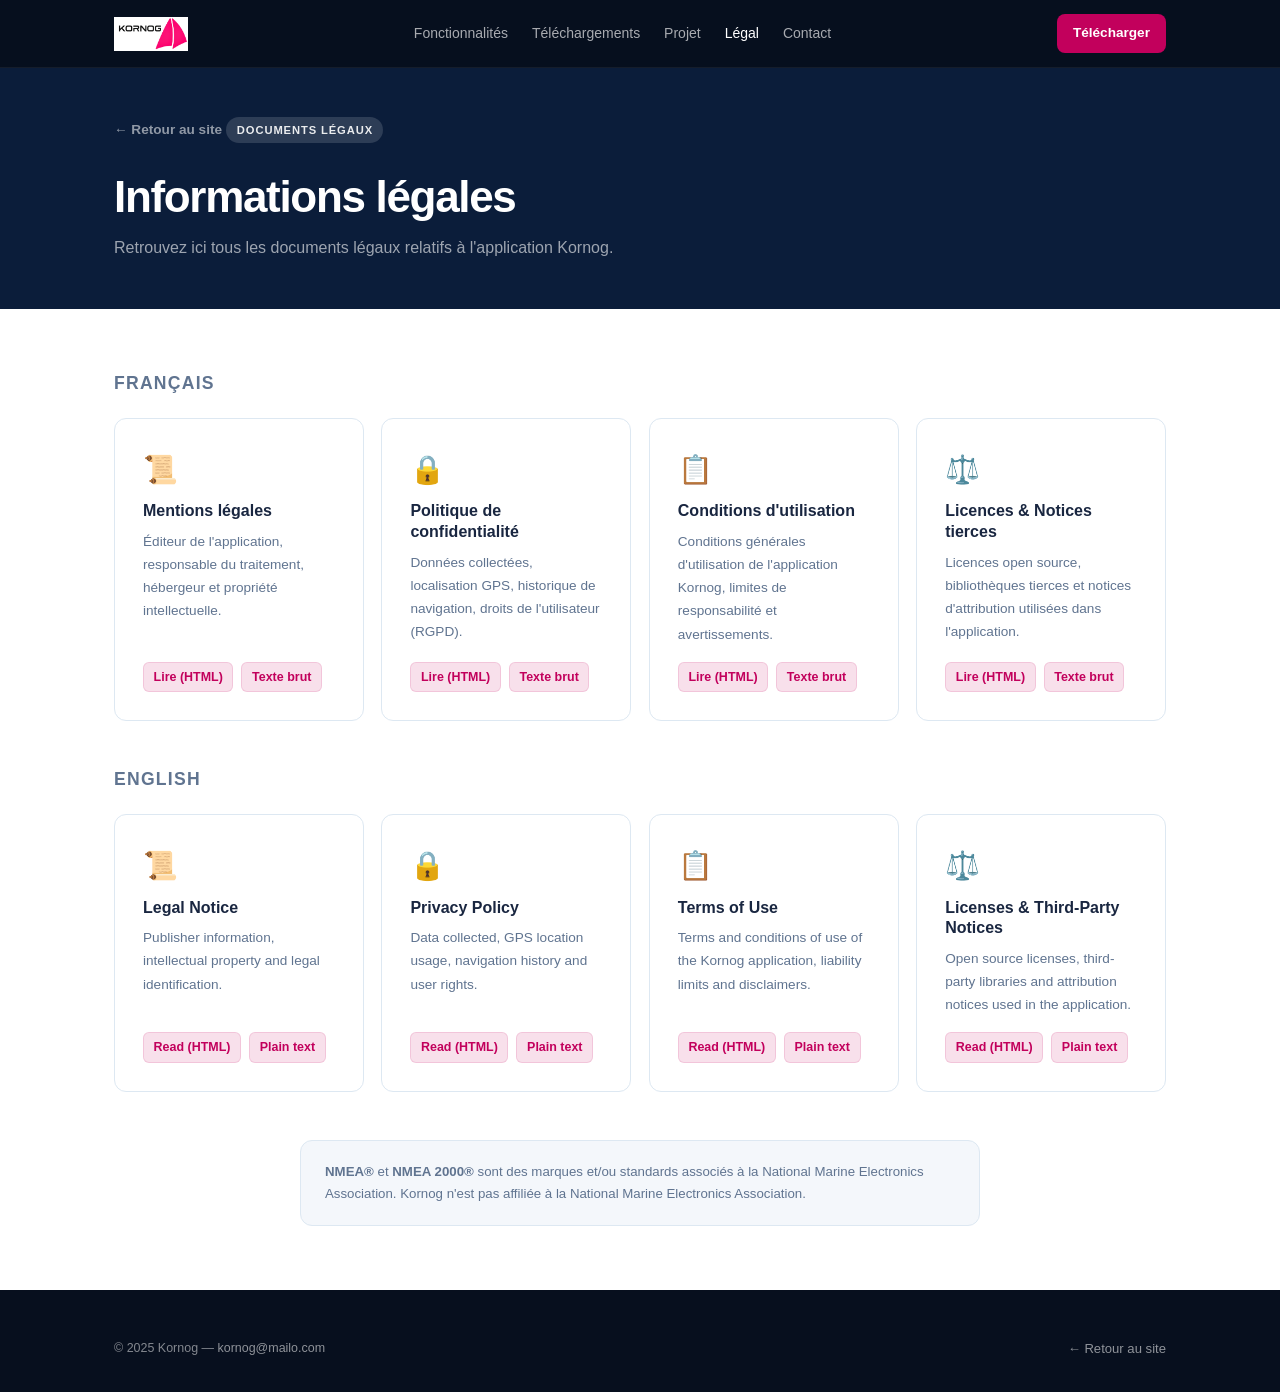
==== legal.html @ 6a8ce94b "Add complete site vitrine Kornog Site statique complet pour GitHub Pages : page principale (13 secti" ====
<!DOCTYPE html>
<html lang="fr">
<head>
  <meta charset="UTF-8">
  <meta name="viewport" content="width=device-width, initial-scale=1.0">
  <title>Documents légaux — Kornog</title>
  <meta name="description" content="Mentions légales, politique de confidentialité, conditions d'utilisation et licences tierces de l'application Kornog.">
  <link rel="icon" type="image/png" href="assets/Images/Kornog%20icone.png">
  <link rel="stylesheet" href="style.css">
</head>
<body>

<!-- ══════════════════════════════════════
     HEADER
══════════════════════════════════════ -->
<header class="header" id="header">
  <div class="container header-inner">
    <a href="index.html" class="logo" aria-label="Kornog — Accueil">
      <img src="assets/Images/icone+nom.png" alt="Kornog"
           onerror="this.style.display='none';this.nextElementSibling.style.display='flex';">
      <span class="logo-fallback" style="display:none">
        <span class="logo-fallback-icon">⚓</span>Kornog
      </span>
    </a>
    <nav aria-label="Navigation principale">
      <a href="index.html#fonctionnalites">Fonctionnalités</a>
      <a href="index.html#telechargements">Téléchargements</a>
      <a href="index.html#projet">Projet</a>
      <a href="legal.html" style="color:#fff">Légal</a>
      <a href="index.html#contact">Contact</a>
    </nav>
    <div class="header-cta">
      <a href="index.html#telechargements" class="btn btn--primary btn--sm">Télécharger</a>
    </div>
    <button class="hamburger" id="hamburger" aria-label="Ouvrir le menu" aria-expanded="false">
      <span></span><span></span><span></span>
    </button>
  </div>
</header>

<div class="mobile-nav" id="mobile-nav">
  <a href="index.html#fonctionnalites">Fonctionnalités</a>
  <a href="index.html#telechargements">Téléchargements</a>
  <a href="index.html#projet">Projet</a>
  <a href="legal.html">Légal</a>
  <a href="index.html#contact">Contact</a>
  <a href="index.html#telechargements" class="btn btn--primary">Télécharger l'application</a>
</div>

<!-- ══════════════════════════════════════
     PAGE HEADER
══════════════════════════════════════ -->
<div class="page-header">
  <div class="container">
    <a href="index.html" class="back-link" style="color:rgba(255,255,255,.55)">← Retour au site</a>
    <span class="badge badge--white">Documents légaux</span>
    <h1>Informations légales</h1>
    <p>Retrouvez ici tous les documents légaux relatifs à l'application Kornog.</p>
  </div>
</div>

<!-- ══════════════════════════════════════
     LEGAL HUB
══════════════════════════════════════ -->
<div class="legal-hub">
  <div class="container">

    <!-- Français -->
    <h2 style="margin-bottom:1.5rem; font-size:1.1rem; color:var(--text-muted); font-weight:600;
               text-transform:uppercase; letter-spacing:.07em;">
      Français
    </h2>
    <div class="legal-cards" style="margin-bottom:3rem;">

      <div class="legal-card">
        <span class="legal-card-icon">📜</span>
        <h3>Mentions légales</h3>
        <p>Éditeur de l'application, responsable du traitement, hébergeur et propriété intellectuelle.</p>
        <div class="legal-card-links">
          <a href="assets/legal/FR/Mentions_legales.html" class="legal-card-link">Lire (HTML)</a>
          <a href="assets/legal/FR/Mentions_legales.txt" class="legal-card-link">Texte brut</a>
        </div>
      </div>

      <div class="legal-card">
        <span class="legal-card-icon">🔒</span>
        <h3>Politique de confidentialité</h3>
        <p>Données collectées, localisation GPS, historique de navigation, droits de l'utilisateur (RGPD).</p>
        <div class="legal-card-links">
          <a href="assets/legal/FR/RGPD.html" class="legal-card-link">Lire (HTML)</a>
          <a href="assets/legal/FR/RGPD.txt" class="legal-card-link">Texte brut</a>
        </div>
      </div>

      <div class="legal-card">
        <span class="legal-card-icon">📋</span>
        <h3>Conditions d'utilisation</h3>
        <p>Conditions générales d'utilisation de l'application Kornog, limites de responsabilité et avertissements.</p>
        <div class="legal-card-links">
          <a href="assets/legal/FR/CGU.html" class="legal-card-link">Lire (HTML)</a>
          <a href="assets/legal/FR/CGU.txt" class="legal-card-link">Texte brut</a>
        </div>
      </div>

      <div class="legal-card">
        <span class="legal-card-icon">⚖️</span>
        <h3>Licences &amp; Notices tierces</h3>
        <p>Licences open source, bibliothèques tierces et notices d'attribution utilisées dans l'application.</p>
        <div class="legal-card-links">
          <a href="assets/legal/FR/licences_et_notices_tiers_kornog_fr.html" class="legal-card-link">Lire (HTML)</a>
          <a href="assets/legal/FR/licences_et_notices_tiers_kornog_fr.txt" class="legal-card-link">Texte brut</a>
        </div>
      </div>

    </div>

    <!-- English -->
    <h2 style="margin-bottom:1.5rem; font-size:1.1rem; color:var(--text-muted); font-weight:600;
               text-transform:uppercase; letter-spacing:.07em;">
      English
    </h2>
    <div class="legal-cards" style="margin-bottom:3rem;">

      <div class="legal-card">
        <span class="legal-card-icon">📜</span>
        <h3>Legal Notice</h3>
        <p>Publisher information, intellectual property and legal identification.</p>
        <div class="legal-card-links">
          <a href="assets/legal/EN/legal_notice.html" class="legal-card-link">Read (HTML)</a>
          <a href="assets/legal/EN/legal_notice.txt" class="legal-card-link">Plain text</a>
        </div>
      </div>

      <div class="legal-card">
        <span class="legal-card-icon">🔒</span>
        <h3>Privacy Policy</h3>
        <p>Data collected, GPS location usage, navigation history and user rights.</p>
        <div class="legal-card-links">
          <a href="assets/legal/EN/kornog_privacy_policy_en.html" class="legal-card-link">Read (HTML)</a>
          <a href="assets/legal/EN/kornog_privacy_policy_en.txt" class="legal-card-link">Plain text</a>
        </div>
      </div>

      <div class="legal-card">
        <span class="legal-card-icon">📋</span>
        <h3>Terms of Use</h3>
        <p>Terms and conditions of use of the Kornog application, liability limits and disclaimers.</p>
        <div class="legal-card-links">
          <a href="assets/legal/EN/kornog_terms_of_use_en.html" class="legal-card-link">Read (HTML)</a>
          <a href="assets/legal/EN/kornog_terms_of_use_en.txt" class="legal-card-link">Plain text</a>
        </div>
      </div>

      <div class="legal-card">
        <span class="legal-card-icon">⚖️</span>
        <h3>Licenses &amp; Third-Party Notices</h3>
        <p>Open source licenses, third-party libraries and attribution notices used in the application.</p>
        <div class="legal-card-links">
          <a href="assets/legal/EN/LICENSES_AND_THIRD_PARTY_NOTICES.html" class="legal-card-link">Read (HTML)</a>
          <a href="assets/legal/EN/LICENSES_AND_THIRD_PARTY_NOTICES.txt" class="legal-card-link">Plain text</a>
        </div>
      </div>

    </div>

    <!-- NMEA notice -->
    <div style="max-width:680px; margin:0 auto; padding:1.25rem 1.5rem;
                background:var(--gray-50); border:1px solid var(--border);
                border-radius:var(--radius); font-size:.83rem; color:var(--text-muted);">
      <strong>NMEA®</strong> et <strong>NMEA 2000®</strong> sont des marques et/ou standards
      associés à la National Marine Electronics Association.
      Kornog n'est pas affiliée à la National Marine Electronics Association.
    </div>

  </div>
</div>

<!-- Footer minimal -->
<footer class="footer">
  <div class="container">
    <div class="footer-bottom" style="border-top:none; padding-top:0;">
      <span>© 2025 Kornog — <a href="mailto:kornog@mailo.com" style="color:rgba(255,255,255,.55)">kornog@mailo.com</a></span>
      <a href="index.html" style="color:rgba(255,255,255,.55); font-size:.82rem;">← Retour au site</a>
    </div>
  </div>
</footer>

<script src="script.js"></script>
</body>
</html>
---- style.css ----
/* ============================================================
   KORNOG — style.css
   Palette : Navy #0b1d3a · Blanc #fff · Gris #f4f7fb
             Magenta #c2005c (accent Kornog)
   ============================================================ */

/* ────────────────────────────────────────
   1. VARIABLES & RESET
──────────────────────────────────────── */
:root {
  --navy:          #0b1d3a;
  --navy-dark:     #070f1e;
  --navy-light:    #162952;
  --magenta:       #c2005c;
  --magenta-hover: #a3004e;
  --magenta-glow:  rgba(194, 0, 92, 0.12);
  --white:         #ffffff;
  --gray-50:       #f4f7fb;
  --gray-100:      #eaf0f8;
  --gray-200:      #d8e3f0;
  --gray-300:      #b8ccdf;
  --gray-500:      #607490;
  --gray-700:      #334264;
  --text:          #192640;
  --text-muted:    #607490;
  --border:        #dde8f2;
  --radius:        12px;
  --radius-sm:     8px;
  --radius-lg:     20px;
  --shadow-sm:     0 1px 4px rgba(10,30,60,.07);
  --shadow-md:     0 4px 16px rgba(10,30,60,.10);
  --shadow-lg:     0 12px 40px rgba(10,30,60,.14);
  --transition:    .2s ease;
  --container:     1100px;
  --header-h:      68px;
}

*, *::before, *::after { box-sizing: border-box; margin: 0; padding: 0; }

html { scroll-behavior: smooth; font-size: 16px; }

body {
  font-family: -apple-system, BlinkMacSystemFont, 'Segoe UI', Roboto,
               'Helvetica Neue', Arial, sans-serif;
  color: var(--text);
  background: var(--white);
  line-height: 1.65;
  -webkit-font-smoothing: antialiased;
}

img  { max-width: 100%; height: auto; display: block; }
a    { color: inherit; text-decoration: none; }
ul   { list-style: none; }

/* ────────────────────────────────────────
   2. TYPOGRAPHY
──────────────────────────────────────── */
h1 { font-size: clamp(2rem,   4.5vw, 3.4rem);  font-weight: 800; line-height: 1.1;  letter-spacing: -.03em; }
h2 { font-size: clamp(1.5rem, 3vw,   2.2rem);  font-weight: 700; line-height: 1.2;  letter-spacing: -.015em; }
h3 { font-size: clamp(1.05rem,2vw,   1.3rem);  font-weight: 600; line-height: 1.3; }
h4 { font-size: 1rem;  font-weight: 600; }
p  { line-height: 1.7; }

/* ────────────────────────────────────────
   3. LAYOUT UTILITIES
──────────────────────────────────────── */
.container {
  max-width: var(--container);
  margin: 0 auto;
  padding: 0 1.5rem;
}

.section         { padding: 5rem 0; }
.section--dark   { background: var(--navy);   color: var(--white); }
.section--gray   { background: var(--gray-50); }

.section-header {
  text-align: center;
  max-width: 680px;
  margin: 0 auto 3.5rem;
}
.section-header h2     { margin-bottom: 1rem; }
.section-header p      { color: var(--text-muted); font-size: 1.05rem; }
.section--dark .section-header p  { color: rgba(255,255,255,.6); }
.section--dark .section-header h2 { color: var(--white); }

/* Badges */
.badge {
  display: inline-block;
  font-size: .7rem; font-weight: 700;
  text-transform: uppercase; letter-spacing: .08em;
  padding: .25rem .65rem; border-radius: 20px;
  margin-bottom: 1rem;
}
.badge--magenta { background: var(--magenta-glow); color: var(--magenta); }
.badge--white   { background: rgba(255,255,255,.14); color: rgba(255,255,255,.9); }
.badge--navy    { background: rgba(11,29,58,.07); color: var(--navy); }

/* ────────────────────────────────────────
   4. BUTTONS
──────────────────────────────────────── */
.btn {
  display: inline-flex; align-items: center; gap: .5rem;
  padding: .75rem 1.5rem;
  border-radius: var(--radius-sm);
  font-size: .95rem; font-weight: 600;
  cursor: pointer; border: none;
  transition: all var(--transition);
  white-space: nowrap; text-decoration: none;
  font-family: inherit;
}
.btn--primary       { background: var(--magenta); color: var(--white); }
.btn--primary:hover { background: var(--magenta-hover); transform: translateY(-1px);
                      box-shadow: 0 4px 14px rgba(194,0,92,.35); }

.btn--outline       { background: transparent; color: var(--navy); border: 2px solid var(--gray-300); }
.btn--outline:hover { border-color: var(--navy); background: var(--gray-50); }

.btn--outline-white       { background: transparent; color: var(--white); border: 2px solid rgba(255,255,255,.3); }
.btn--outline-white:hover { border-color: var(--white); background: rgba(255,255,255,.08); }

.btn--white       { background: var(--white); color: var(--navy); }
.btn--white:hover { background: var(--gray-100); transform: translateY(-1px); }

.btn--lg { padding: 1rem 2rem; font-size: 1rem; border-radius: var(--radius); }
.btn--sm { padding: .5rem 1rem; font-size: .85rem; }

.btn-group { display: flex; flex-wrap: wrap; gap: .75rem; align-items: center; }

/* ────────────────────────────────────────
   5. HEADER
──────────────────────────────────────── */
.header {
  position: fixed; top: 0; left: 0; right: 0;
  height: var(--header-h);
  background: rgba(7,15,30,.96);
  backdrop-filter: blur(14px);
  -webkit-backdrop-filter: blur(14px);
  z-index: 1000;
  border-bottom: 1px solid rgba(255,255,255,.06);
  transition: box-shadow var(--transition);
}
.header.scrolled { box-shadow: 0 2px 20px rgba(0,0,0,.3); }

.header-inner {
  display: flex; align-items: center; height: 100%; gap: 1.5rem;
}

.logo { display: flex; align-items: center; flex-shrink: 0; }
.logo img { height: 34px; width: auto; }

.logo-fallback {
  display: flex; align-items: center; gap: .6rem;
  color: var(--white); font-size: 1.2rem; font-weight: 800;
  letter-spacing: -.02em;
}
.logo-fallback-icon {
  width: 30px; height: 30px;
  background: var(--magenta); border-radius: 7px;
  display: flex; align-items: center; justify-content: center;
  font-size: .9rem; line-height: 1;
}

nav { display: flex; align-items: center; gap: .1rem; margin: 0 auto; }
nav a {
  color: rgba(255,255,255,.65); font-size: .875rem; font-weight: 500;
  padding: .4rem .7rem; border-radius: 6px;
  transition: color var(--transition), background var(--transition);
}
nav a:hover { color: var(--white); background: rgba(255,255,255,.08); }

.header-cta { flex-shrink: 0; }

/* Hamburger */
.hamburger {
  display: none; background: none; border: none; cursor: pointer;
  padding: .45rem; flex-direction: column; gap: 5px; margin-left: auto;
}
.hamburger span {
  display: block; width: 22px; height: 2px;
  background: var(--white); border-radius: 2px;
  transition: transform var(--transition), opacity var(--transition);
}
.hamburger.open span:nth-child(1) { transform: translateY(7px) rotate(45deg); }
.hamburger.open span:nth-child(2) { opacity: 0; }
.hamburger.open span:nth-child(3) { transform: translateY(-7px) rotate(-45deg); }

/* Mobile overlay */
.mobile-nav {
  display: none; flex-direction: column; gap: .2rem;
  position: fixed; top: var(--header-h); left: 0; right: 0;
  background: var(--navy-dark); border-bottom: 1px solid rgba(255,255,255,.08);
  padding: 1.25rem 1.5rem 1.5rem; z-index: 999;
}
.mobile-nav.open { display: flex; }
.mobile-nav a {
  color: rgba(255,255,255,.75); font-size: .95rem; font-weight: 500;
  padding: .7rem 1rem; border-radius: 8px; display: block;
}
.mobile-nav a:hover { background: rgba(255,255,255,.08); color: var(--white); }
.mobile-nav .btn { margin-top: .75rem; justify-content: center; }

/* ────────────────────────────────────────
   6. HERO
──────────────────────────────────────── */
.hero {
  min-height: 100vh;
  background: var(--navy);
  color: var(--white);
  display: flex; align-items: center;
  padding: calc(var(--header-h) + 4rem) 0 5rem;
  position: relative; overflow: hidden;
}
.hero::before {
  content: ''; position: absolute; top: -150px; right: -150px;
  width: 550px; height: 550px;
  background: radial-gradient(circle, rgba(194,0,92,.14) 0%, transparent 70%);
  pointer-events: none;
}
.hero::after {
  content: ''; position: absolute; bottom: -80px; left: -80px;
  width: 450px; height: 450px;
  background: radial-gradient(circle, rgba(29,78,216,.12) 0%, transparent 70%);
  pointer-events: none;
}

.hero-inner {
  display: grid; grid-template-columns: 1fr 1fr;
  gap: 4rem; align-items: center; position: relative; z-index: 1;
}

.hero-title { margin-bottom: 1.4rem; }
.hero-title .accent { color: var(--magenta); }

.hero-subtitle {
  font-size: clamp(1rem, 1.5vw, 1.1rem);
  color: rgba(255,255,255,.62); line-height: 1.75;
  margin-bottom: 2rem; max-width: 500px;
}

.hero-buttons { gap: 1rem; margin-bottom: 2.5rem; }

.hero-meta { display: flex; flex-wrap: wrap; gap: 1.25rem; }
.hero-meta-item {
  font-size: .8rem; color: rgba(255,255,255,.4);
  display: flex; align-items: center; gap: .35rem;
}

.hero-media {
  display: flex; justify-content: center; align-items: center; position: relative;
}
.hero-mockup {
  max-width: 100%; max-height: 540px; object-fit: contain;
  filter: drop-shadow(0 20px 60px rgba(0,0,0,.55));
  border-radius: 18px;
}
.hero-placeholder {
  width: 100%; max-width: 400px; aspect-ratio: 9/16;
  background: rgba(255,255,255,.04);
  border: 1px dashed rgba(255,255,255,.14); border-radius: 24px;
  display: flex; flex-direction: column; align-items: center; justify-content: center;
  gap: .75rem; color: rgba(255,255,255,.28); font-size: .82rem;
}

/* ────────────────────────────────────────
   7. PROBLEM SECTION
──────────────────────────────────────── */
.problem-grid {
  display: grid; grid-template-columns: repeat(2,1fr);
  gap: 1rem; max-width: 820px; margin: 0 auto;
}
.problem-card {
  background: var(--white); border: 1px solid var(--border);
  border-radius: var(--radius); padding: 1.5rem;
  display: flex; align-items: flex-start; gap: 1rem;
}
.problem-icon { font-size: 1.5rem; flex-shrink: 0; }
.problem-card h4 { margin-bottom: .3rem; }
.problem-card p  { font-size: .875rem; color: var(--text-muted); }

/* ────────────────────────────────────────
   8. SOLUTION SECTION
──────────────────────────────────────── */
.solution-inner {
  display: grid; grid-template-columns: 1fr 1fr; gap: 4rem; align-items: center;
}
.solution-text h2 { margin-bottom: 1rem; }
.solution-text p  { color: var(--text-muted); margin-bottom: 1rem; }
.solution-text .btn { margin-top: .5rem; }

.solution-cards { display: grid; grid-template-columns: repeat(2,1fr); gap: .75rem; }
.solution-card {
  background: var(--gray-50); border: 1px solid var(--border);
  border-radius: var(--radius-sm); padding: 1.1rem;
  display: flex; align-items: center; gap: .7rem;
  transition: border-color var(--transition), box-shadow var(--transition);
}
.solution-card:hover { border-color: var(--magenta); box-shadow: var(--shadow-sm); }
.solution-card-icon  { font-size: 1.2rem; flex-shrink: 0; }
.solution-card-label { font-size: .875rem; font-weight: 600; }

/* ────────────────────────────────────────
   9. FEATURES
──────────────────────────────────────── */
.features-grid {
  display: grid; grid-template-columns: repeat(3,1fr); gap: 1.25rem;
}
.feature-card {
  background: var(--white); border: 1px solid var(--border);
  border-radius: var(--radius); padding: 1.75rem;
  transition: box-shadow var(--transition), transform var(--transition), border-color var(--transition);
}
.feature-card:hover {
  box-shadow: var(--shadow-md); transform: translateY(-2px); border-color: var(--magenta);
}
.feature-icon    { font-size: 1.9rem; margin-bottom: .9rem; display: block; }
.feature-card h3 { font-size: 1rem; font-weight: 700; margin-bottom: .45rem; }
.feature-card p  { font-size: .875rem; color: var(--text-muted); line-height: 1.6; }
.feature-tag {
  display: inline-block; font-size: .68rem; font-weight: 700;
  text-transform: uppercase; letter-spacing: .06em;
  color: var(--magenta); background: var(--magenta-glow);
  padding: .18rem .5rem; border-radius: 4px; margin-top: .75rem;
}
.features-note {
  text-align: center; margin-top: 2rem;
  font-size: .82rem; color: var(--text-muted); font-style: italic;
}

/* ────────────────────────────────────────
   10. SCREENSHOTS
──────────────────────────────────────── */
.gallery-track {
  display: flex; gap: 1.25rem;
  overflow-x: auto; scroll-snap-type: x mandatory;
  -webkit-overflow-scrolling: touch;
  scrollbar-width: none; padding-bottom: .5rem;
}
.gallery-track::-webkit-scrollbar { display: none; }

.gallery-item {
  flex: 0 0 auto; width: 260px; scroll-snap-align: start;
  border-radius: var(--radius); overflow: hidden;
  box-shadow: var(--shadow-md); background: var(--navy);
}
.gallery-item.wide { width: 360px; }
.gallery-item img {
  width: 100%; height: 460px; object-fit: cover; display: block;
  transition: transform .3s ease;
}
.gallery-item.wide img { height: 360px; object-fit: contain; background: var(--navy); }
.gallery-item:hover img { transform: scale(1.02); }
.gallery-label {
  padding: .6rem 1rem; font-size: .78rem; font-weight: 600;
  color: var(--text-muted); background: var(--white);
  border-top: 1px solid var(--border); text-align: center;
}

.gallery-controls {
  display: flex; justify-content: center; align-items: center;
  gap: 1rem; margin-top: 1.5rem;
}
.gallery-btn {
  width: 38px; height: 38px; border-radius: 50%;
  border: 1px solid var(--border); background: var(--white);
  cursor: pointer; display: flex; align-items: center; justify-content: center;
  color: var(--text); font-size: 1rem;
  transition: all var(--transition);
}
.gallery-btn:hover { background: var(--navy); color: var(--white); border-color: var(--navy); }
.gallery-dots { display: flex; gap: .45rem; }
.gallery-dot {
  width: 7px; height: 7px; border-radius: 50%;
  background: var(--gray-300); cursor: pointer;
  transition: background var(--transition), transform var(--transition);
}
.gallery-dot.active { background: var(--magenta); transform: scale(1.35); }

/* ────────────────────────────────────────
   11. DOWNLOADS
──────────────────────────────────────── */
.downloads-grid {
  display: grid; grid-template-columns: repeat(auto-fit, minmax(200px,1fr)); gap: 1.1rem;
  margin-bottom: 2.5rem;
}
.download-card {
  background: rgba(255,255,255,.06);
  border: 1px solid rgba(255,255,255,.1);
  border-radius: var(--radius); padding: 1.6rem;
  display: flex; flex-direction: column; align-items: center;
  text-align: center; gap: .9rem;
  transition: background var(--transition), border-color var(--transition);
}
.download-card:hover { background: rgba(255,255,255,.1); border-color: rgba(255,255,255,.22); }
.download-card.disabled { opacity: .55; pointer-events: none; }
.download-icon     { font-size: 2.1rem; }
.download-platform { font-size: 1rem; font-weight: 700; color: var(--white); }
.download-desc     { font-size: .78rem; color: rgba(255,255,255,.48); line-height: 1.55; }

.download-status {
  display: inline-block; font-size: .68rem; font-weight: 700;
  text-transform: uppercase; letter-spacing: .06em;
  padding: .22rem .55rem; border-radius: 20px;
}
.status--available   { background: rgba(34,197,94,.2);  color: #4ade80; }
.status--soon        { background: rgba(251,191,36,.2); color: #fbbf24; }
.status--beta        { background: rgba(168,85,247,.2); color: #c084fc; }
.status--experimental{ background: rgba(249,115,22,.2); color: #fb923c; }
.status--closed      { background: rgba(148,163,184,.2);color: #94a3b8; }

.downloads-github {
  text-align: center; padding-top: 1.5rem;
  border-top: 1px solid rgba(255,255,255,.08);
}
.downloads-github p { color: rgba(255,255,255,.5); font-size: .9rem; margin-bottom: .75rem; }
.downloads-note {
  text-align: center; margin-top: 1.75rem;
  font-size: .8rem; color: rgba(255,255,255,.35); font-style: italic;
}

/* ────────────────────────────────────────
   12. PROJECT
──────────────────────────────────────── */
.project-layout {
  display: grid; grid-template-columns: 1fr 1fr; gap: 4rem;
  align-items: center; margin-bottom: 3.5rem;
}
.project-text h2 { margin-bottom: 1rem; }
.project-text p  { color: var(--text-muted); margin-bottom: .9rem; }

.project-stats { display: grid; grid-template-columns: repeat(2,1fr); gap: .85rem; }
.stat-card {
  background: var(--gray-50); border: 1px solid var(--border);
  border-radius: var(--radius); padding: 1.25rem; text-align: center;
}
.stat-value { font-size: 1.6rem; font-weight: 800; color: var(--magenta); display: block; }
.stat-label { font-size: .78rem; color: var(--text-muted); margin-top: .2rem; }

.partners-heading {
  text-align: center; margin-bottom: 1.5rem;
  font-size: .8rem; font-weight: 700; text-transform: uppercase;
  letter-spacing: .08em; color: var(--text-muted);
}
.partners-grid {
  display: flex; flex-wrap: wrap; gap: .85rem; justify-content: center;
}
.partner-item {
  background: var(--gray-50); border: 1px solid var(--border);
  border-radius: var(--radius-sm); padding: 1rem 1.75rem;
  min-width: 150px; min-height: 70px;
  display: flex; align-items: center; justify-content: center;
  font-size: .85rem; font-weight: 600; color: var(--gray-500);
  text-align: center;
}
.partner-item img {
  max-height: 44px; max-width: 130px; object-fit: contain;
  filter: grayscale(1); opacity: .55;
  transition: filter var(--transition), opacity var(--transition);
}
.partner-item:hover img { filter: grayscale(0); opacity: 1; }

/* ────────────────────────────────────────
   13. AUDIENCE
──────────────────────────────────────── */
.audience-grid {
  display: grid; grid-template-columns: repeat(3,1fr); gap: 1.1rem;
}
.audience-card {
  background: var(--white); border: 1px solid var(--border);
  border-radius: var(--radius); padding: 1.75rem;
  transition: box-shadow var(--transition), transform var(--transition);
}
.audience-card:hover { box-shadow: var(--shadow-md); transform: translateY(-2px); }
.audience-icon    { font-size: 1.9rem; margin-bottom: .9rem; display: block; }
.audience-card h3 { font-size: .95rem; margin-bottom: .45rem; }
.audience-card p  { font-size: .85rem; color: var(--text-muted); }

/* ────────────────────────────────────────
   14. VISION
──────────────────────────────────────── */
.vision-grid {
  display: grid; grid-template-columns: repeat(2,1fr); gap: .9rem;
}
.vision-item {
  background: rgba(255,255,255,.05);
  border: 1px solid rgba(255,255,255,.08);
  border-radius: var(--radius); padding: 1.4rem;
  display: flex; align-items: flex-start; gap: 1rem;
}
.vision-item-icon { font-size: 1.4rem; flex-shrink: 0; }
.vision-item h4   { color: var(--white); font-size: .92rem; margin-bottom: .3rem; }
.vision-item p    { font-size: .82rem; color: rgba(255,255,255,.48); }
.vision-note {
  text-align: center; font-size: .78rem; color: rgba(255,255,255,.28);
  font-style: italic; margin-top: 2rem; padding-top: 1rem;
  border-top: 1px solid rgba(255,255,255,.06);
}

/* ────────────────────────────────────────
   15. DISCLAIMER
──────────────────────────────────────── */
.disclaimer-section {
  background: #fffbf0;
  border-top: 3px solid #f59e0b;
  border-bottom: 3px solid #f59e0b;
}
.disclaimer-inner {
  display: flex; gap: 2rem; align-items: flex-start;
}
.disclaimer-icon { font-size: 2.4rem; flex-shrink: 0; padding-top: .2rem; }
.disclaimer-content h2 { margin-bottom: .8rem; font-size: clamp(1.2rem,2.5vw,1.7rem); }
.disclaimer-content > p { color: var(--text-muted); margin-bottom: .8rem; }

.disclaimer-list {
  display: grid; grid-template-columns: repeat(2,1fr); gap: .6rem; margin: 1rem 0;
}
.disclaimer-item {
  display: flex; align-items: flex-start; gap: .5rem;
  font-size: .855rem; color: var(--text-muted);
}
.disclaimer-item::before {
  content: '—'; color: #f59e0b; font-weight: 700; flex-shrink: 0;
}

.nmea-notice {
  margin-top: 1.25rem; padding: .9rem 1.1rem;
  background: rgba(245,158,11,.07);
  border-left: 3px solid #f59e0b;
  border-radius: 0 var(--radius-sm) var(--radius-sm) 0;
  font-size: .78rem; color: var(--text-muted); line-height: 1.65;
}

/* ────────────────────────────────────────
   16. CONTACT
──────────────────────────────────────── */
.contact-inner {
  display: grid; grid-template-columns: 1fr 1fr; gap: 4rem; align-items: flex-start;
}
.contact-text h2 { margin-bottom: 1rem; }
.contact-text p  { color: var(--text-muted); margin-bottom: 1.5rem; }

.contact-links   { display: flex; flex-direction: column; gap: .65rem; }
.contact-link {
  display: flex; align-items: center; gap: .7rem;
  color: var(--text); font-size: .9rem; font-weight: 500;
  padding: .75rem 1rem;
  background: var(--gray-50); border: 1px solid var(--border);
  border-radius: var(--radius-sm);
  transition: all var(--transition);
}
.contact-link:hover { background: var(--navy); color: var(--white); border-color: var(--navy); }
.contact-link-icon  { font-size: 1.05rem; }

/* Form */
.contact-form {
  background: var(--gray-50); border: 1px solid var(--border);
  border-radius: var(--radius-lg); padding: 2rem;
}
.contact-form h3 { margin-bottom: 1.5rem; font-size: 1.05rem; }

.form-group        { margin-bottom: 1.1rem; }
.form-group label  { display: block; font-size: .82rem; font-weight: 600; margin-bottom: .35rem; }
.form-group input,
.form-group select,
.form-group textarea {
  width: 100%; padding: .7rem .95rem;
  border: 1px solid var(--gray-300); border-radius: var(--radius-sm);
  font-size: .9rem; font-family: inherit; color: var(--text);
  background: var(--white); outline: none;
  transition: border-color var(--transition), box-shadow var(--transition);
}
.form-group input:focus,
.form-group select:focus,
.form-group textarea:focus {
  border-color: var(--magenta); box-shadow: 0 0 0 3px var(--magenta-glow);
}
.form-group textarea { resize: vertical; min-height: 110px; }
.form-submit { width: 100%; justify-content: center; margin-top: .5rem; }
.form-success {
  display: none; padding: 1rem; background: rgba(34,197,94,.1);
  border: 1px solid rgba(34,197,94,.3); border-radius: var(--radius-sm);
  color: #166534; font-size: .9rem; text-align: center; margin-top: 1rem;
}

/* ────────────────────────────────────────
   17. FOOTER
──────────────────────────────────────── */
.footer {
  background: var(--navy-dark); color: rgba(255,255,255,.5);
  padding: 3rem 0 2rem;
}
.footer-inner {
  display: grid; grid-template-columns: 2fr 1fr 1fr 1fr;
  gap: 2.5rem; margin-bottom: 2.5rem;
}
.footer-brand .logo-fallback { margin-bottom: 1rem; }
.footer-brand p { font-size: .82rem; line-height: 1.7; max-width: 250px; }
.footer-copy    { font-size: .75rem; color: rgba(255,255,255,.22); margin-top: .75rem; }

.footer-col h5 {
  color: rgba(255,255,255,.82); font-size: .78rem; font-weight: 700;
  text-transform: uppercase; letter-spacing: .08em; margin-bottom: .9rem;
}
.footer-col ul   { display: flex; flex-direction: column; gap: .5rem; }
.footer-col ul a { font-size: .82rem; color: rgba(255,255,255,.45); transition: color var(--transition); }
.footer-col ul a:hover { color: var(--white); }

.footer-bottom {
  padding-top: 1.5rem; border-top: 1px solid rgba(255,255,255,.06);
  display: flex; justify-content: space-between; align-items: center;
  gap: 1rem; flex-wrap: wrap; font-size: .78rem;
}
.footer-social     { display: flex; gap: .6rem; }
.footer-social a {
  width: 32px; height: 32px; border-radius: 7px;
  background: rgba(255,255,255,.07);
  display: flex; align-items: center; justify-content: center;
  color: rgba(255,255,255,.5); font-size: .8rem; font-weight: 700;
  transition: background var(--transition), color var(--transition);
}
.footer-social a:hover { background: var(--magenta); color: var(--white); }

/* ────────────────────────────────────────
   18. LEGAL / PRIVACY PAGES
──────────────────────────────────────── */
.page-header {
  background: var(--navy); color: var(--white);
  padding: calc(var(--header-h) + 3rem) 0 3rem;
}
.page-header h1 { font-size: clamp(1.75rem,4vw,2.75rem); margin-bottom: .75rem; }
.page-header p  { color: rgba(255,255,255,.6); font-size: 1rem; }

.legal-hub { padding: 4rem 0; }
.legal-cards {
  display: grid; grid-template-columns: repeat(auto-fit, minmax(240px,1fr)); gap: 1.1rem;
}
.legal-card {
  background: var(--white); border: 1px solid var(--border);
  border-radius: var(--radius); padding: 1.75rem;
  display: flex; flex-direction: column; gap: .5rem;
  transition: box-shadow var(--transition), transform var(--transition);
}
.legal-card:hover { box-shadow: var(--shadow-md); transform: translateY(-2px); }
.legal-card-icon  { font-size: 1.75rem; }
.legal-card h3    { font-size: 1rem; font-weight: 700; }
.legal-card p     { font-size: .85rem; color: var(--text-muted); flex: 1; }
.legal-card-links { display: flex; gap: .5rem; margin-top: .5rem; flex-wrap: wrap; }
.legal-card-link  {
  font-size: .78rem; font-weight: 600; color: var(--magenta);
  padding: .25rem .6rem; border: 1px solid var(--magenta-glow);
  border-radius: 6px; background: var(--magenta-glow);
  transition: background var(--transition);
}
.legal-card-link:hover { background: var(--magenta); color: var(--white); }

.prose { max-width: 760px; margin: 0 auto; padding: 4rem 1.5rem; }
.prose h1 { font-size: clamp(1.5rem,3vw,2.2rem); margin-bottom: .5rem; }
.prose .meta { font-size: .82rem; color: var(--text-muted); margin-bottom: 2.5rem; }
.prose h2 { margin: 2rem 0 .75rem; font-size: 1.2rem; padding-bottom: .5rem; border-bottom: 1px solid var(--border); }
.prose h3 { margin: 1.5rem 0 .5rem; font-size: 1rem; }
.prose p  { margin-bottom: .9rem; color: var(--text-muted); font-size: .93rem; }
.prose ul { margin: .5rem 0 1rem 1.25rem; list-style: disc; }
.prose ul li { margin-bottom: .3rem; color: var(--text-muted); font-size: .92rem; line-height: 1.65; }
.prose a  { color: var(--magenta); text-decoration: underline; }
.prose .notice {
  margin: 1.5rem 0; padding: 1rem 1.25rem;
  background: var(--gray-50); border-left: 3px solid var(--magenta);
  border-radius: 0 var(--radius-sm) var(--radius-sm) 0;
  font-size: .85rem; color: var(--text-muted);
}
.back-link {
  display: inline-flex; align-items: center; gap: .4rem;
  font-size: .85rem; color: var(--magenta); font-weight: 600; margin-bottom: 2rem;
}
.back-link:hover { text-decoration: underline; }

/* ────────────────────────────────────────
   19. SCROLL REVEAL
──────────────────────────────────────── */
.reveal {
  opacity: 0; transform: translateY(22px);
  transition: opacity .6s ease, transform .6s ease;
}
.reveal.visible { opacity: 1; transform: translateY(0); }

/* ────────────────────────────────────────
   20. RESPONSIVE
──────────────────────────────────────── */
@media (max-width: 1024px) {
  .features-grid  { grid-template-columns: repeat(2,1fr); }
  .audience-grid  { grid-template-columns: repeat(2,1fr); }
  .footer-inner   { grid-template-columns: 1fr 1fr; gap: 1.75rem; }
  .project-layout { grid-template-columns: 1fr; gap: 2.5rem; }
  .project-stats  { grid-template-columns: repeat(4,1fr); }
}

@media (max-width: 768px) {
  :root { --header-h: 60px; }
  .section { padding: 3.5rem 0; }

  nav, .header-cta { display: none; }
  .hamburger { display: flex; }

  .hero-inner          { grid-template-columns: 1fr; text-align: center; gap: 2.5rem; }
  .hero-subtitle       { margin: 0 auto 2rem; }
  .hero-buttons        { justify-content: center; }
  .hero-meta           { justify-content: center; }
  .hero-media          { order: -1; }
  .hero-placeholder    { aspect-ratio: 16/9; max-width: 100%; }

  .problem-grid        { grid-template-columns: 1fr; max-width: 480px; }
  .solution-inner      { grid-template-columns: 1fr; gap: 2rem; }
  .features-grid       { grid-template-columns: 1fr; }
  .gallery-item        { width: 210px; }
  .gallery-item img    { height: 380px; }
  .gallery-item.wide   { width: 320px; }
  .gallery-item.wide img { height: 300px; }
  .downloads-grid      { grid-template-columns: repeat(2,1fr); }
  .project-stats       { grid-template-columns: repeat(2,1fr); }
  .audience-grid       { grid-template-columns: 1fr; }
  .vision-grid         { grid-template-columns: 1fr; }
  .disclaimer-inner    { flex-direction: column; gap: 1rem; }
  .disclaimer-list     { grid-template-columns: 1fr; }
  .contact-inner       { grid-template-columns: 1fr; gap: 2rem; }
  .footer-inner        { grid-template-columns: 1fr; gap: 1.5rem; }
  .footer-brand p      { max-width: 100%; }
  .footer-bottom       { flex-direction: column; text-align: center; }
}

@media (max-width: 480px) {
  .downloads-grid       { grid-template-columns: 1fr; }
  .hero-buttons .btn    { width: 100%; justify-content: center; }
  .hero-buttons         { flex-direction: column; align-items: stretch; }
  .solution-cards       { grid-template-columns: 1fr; }
}
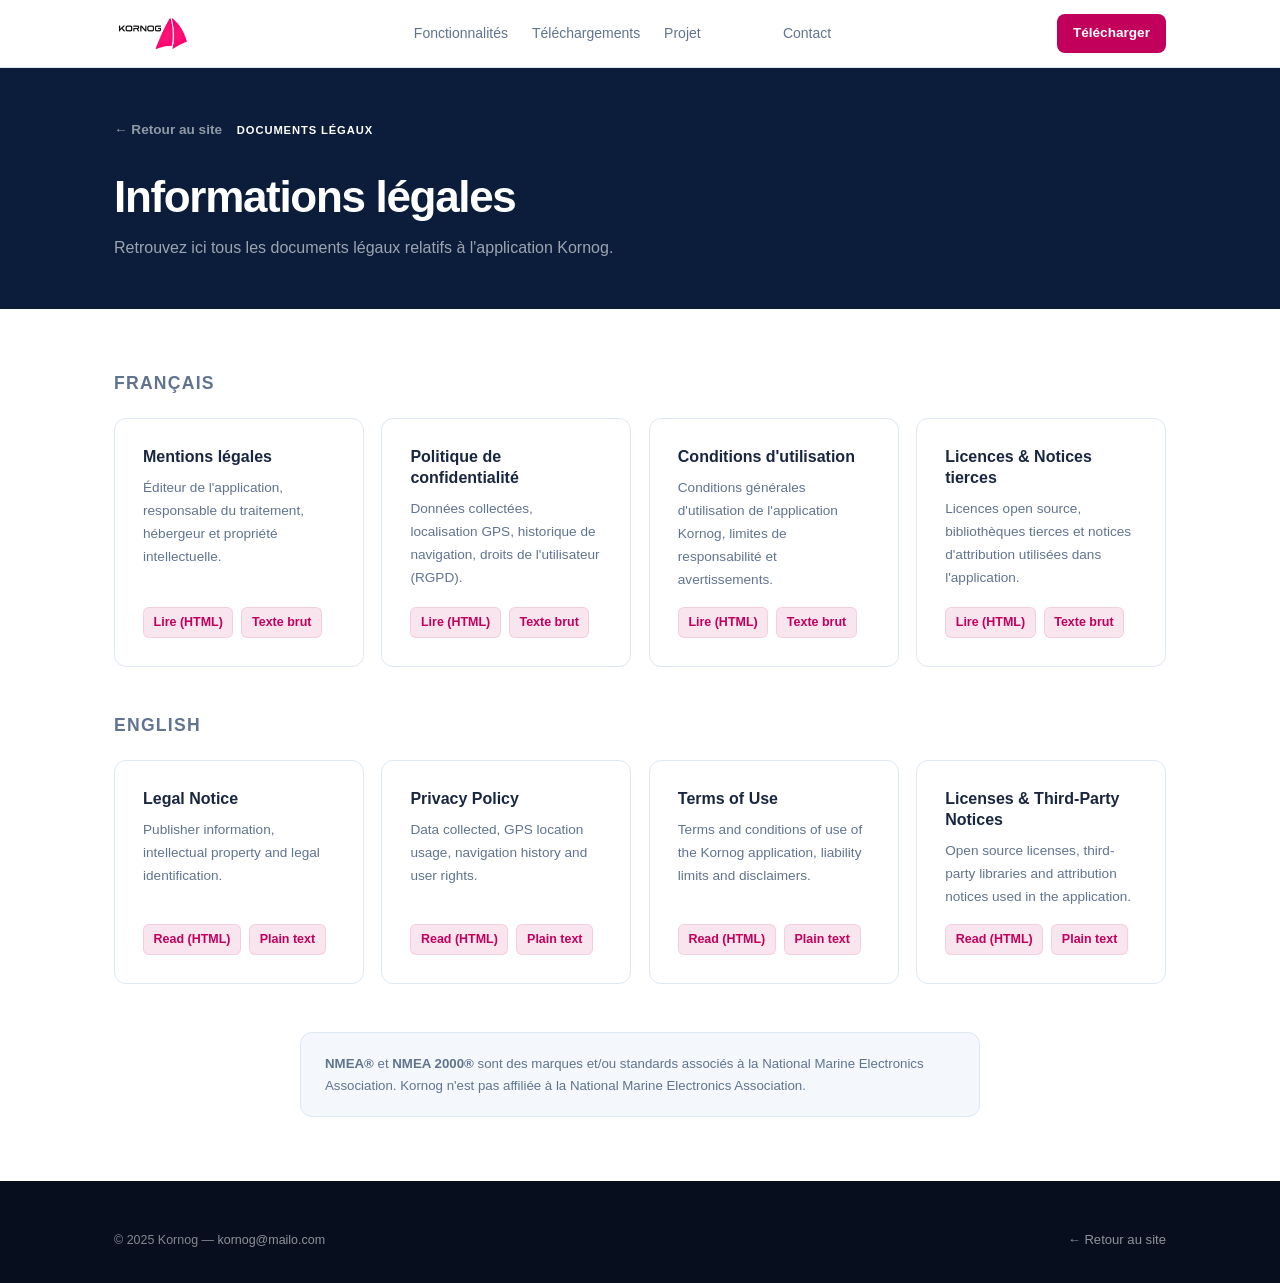
==== commit 538de76f: "Hero : image multi_os centrée en haut ; suppression emojis dans legal.html - Hero revient au layout " ====
--- a/legal.html
+++ b/legal.html
@@ -18,9 +18,7 @@
     <a href="index.html" class="logo" aria-label="Kornog — Accueil">
       <img src="assets/Images/icone+nom.png" alt="Kornog"
            onerror="this.style.display='none';this.nextElementSibling.style.display='flex';">
-      <span class="logo-fallback" style="display:none">
-        <span class="logo-fallback-icon">⚓</span>Kornog
-      </span>
+      <span class="logo-fallback" style="display:none">Kornog</span>
     </a>
     <nav aria-label="Navigation principale">
       <a href="index.html#fonctionnalites">Fonctionnalités</a>
@@ -73,7 +71,7 @@
     <div class="legal-cards" style="margin-bottom:3rem;">
 
       <div class="legal-card">
-        <span class="legal-card-icon">📜</span>
+
         <h3>Mentions légales</h3>
         <p>Éditeur de l'application, responsable du traitement, hébergeur et propriété intellectuelle.</p>
         <div class="legal-card-links">
@@ -83,7 +81,7 @@
       </div>
 
       <div class="legal-card">
-        <span class="legal-card-icon">🔒</span>
+
         <h3>Politique de confidentialité</h3>
         <p>Données collectées, localisation GPS, historique de navigation, droits de l'utilisateur (RGPD).</p>
         <div class="legal-card-links">
@@ -93,7 +91,7 @@
       </div>
 
       <div class="legal-card">
-        <span class="legal-card-icon">📋</span>
+
         <h3>Conditions d'utilisation</h3>
         <p>Conditions générales d'utilisation de l'application Kornog, limites de responsabilité et avertissements.</p>
         <div class="legal-card-links">
@@ -103,7 +101,7 @@
       </div>
 
       <div class="legal-card">
-        <span class="legal-card-icon">⚖️</span>
+
         <h3>Licences &amp; Notices tierces</h3>
         <p>Licences open source, bibliothèques tierces et notices d'attribution utilisées dans l'application.</p>
         <div class="legal-card-links">
@@ -122,7 +120,7 @@
     <div class="legal-cards" style="margin-bottom:3rem;">
 
       <div class="legal-card">
-        <span class="legal-card-icon">📜</span>
+
         <h3>Legal Notice</h3>
         <p>Publisher information, intellectual property and legal identification.</p>
         <div class="legal-card-links">
@@ -132,7 +130,7 @@
       </div>
 
       <div class="legal-card">
-        <span class="legal-card-icon">🔒</span>
+
         <h3>Privacy Policy</h3>
         <p>Data collected, GPS location usage, navigation history and user rights.</p>
         <div class="legal-card-links">
@@ -142,7 +140,7 @@
       </div>
 
       <div class="legal-card">
-        <span class="legal-card-icon">📋</span>
+
         <h3>Terms of Use</h3>
         <p>Terms and conditions of use of the Kornog application, liability limits and disclaimers.</p>
         <div class="legal-card-links">
@@ -152,7 +150,7 @@
       </div>
 
       <div class="legal-card">
-        <span class="legal-card-icon">⚖️</span>
+
         <h3>Licenses &amp; Third-Party Notices</h3>
         <p>Open source licenses, third-party libraries and attribution notices used in the application.</p>
         <div class="legal-card-links">
--- a/style.css
+++ b/style.css
@@ -1,7 +1,7 @@
 /* ============================================================
-   KORNOG — style.css
-   Palette : Navy #0b1d3a · Blanc #fff · Gris #f4f7fb
-             Magenta #c2005c (accent Kornog)
+   KORNOG — style.css  (thème blanc)
+   Palette : Blanc #fff · Gris clair #f4f7fb · Navy #0b1d3a (header/footer)
+             Magenta #c2005c (accent)
    ============================================================ */
 
 /* ────────────────────────────────────────
@@ -10,26 +10,24 @@
 :root {
   --navy:          #0b1d3a;
   --navy-dark:     #070f1e;
-  --navy-light:    #162952;
   --magenta:       #c2005c;
   --magenta-hover: #a3004e;
-  --magenta-glow:  rgba(194, 0, 92, 0.12);
+  --magenta-glow:  rgba(194, 0, 92, 0.10);
   --white:         #ffffff;
   --gray-50:       #f4f7fb;
   --gray-100:      #eaf0f8;
   --gray-200:      #d8e3f0;
   --gray-300:      #b8ccdf;
   --gray-500:      #607490;
-  --gray-700:      #334264;
   --text:          #192640;
   --text-muted:    #607490;
   --border:        #dde8f2;
   --radius:        12px;
   --radius-sm:     8px;
   --radius-lg:     20px;
-  --shadow-sm:     0 1px 4px rgba(10,30,60,.07);
-  --shadow-md:     0 4px 16px rgba(10,30,60,.10);
-  --shadow-lg:     0 12px 40px rgba(10,30,60,.14);
+  --shadow-sm:     0 1px 4px rgba(10,30,60,.06);
+  --shadow-md:     0 4px 18px rgba(10,30,60,.09);
+  --shadow-lg:     0 12px 40px rgba(10,30,60,.13);
   --transition:    .2s ease;
   --container:     1100px;
   --header-h:      68px;
@@ -53,16 +51,16 @@
 ul   { list-style: none; }
 
 /* ────────────────────────────────────────
-   2. TYPOGRAPHY
-──────────────────────────────────────── */
-h1 { font-size: clamp(2rem,   4.5vw, 3.4rem);  font-weight: 800; line-height: 1.1;  letter-spacing: -.03em; }
-h2 { font-size: clamp(1.5rem, 3vw,   2.2rem);  font-weight: 700; line-height: 1.2;  letter-spacing: -.015em; }
-h3 { font-size: clamp(1.05rem,2vw,   1.3rem);  font-weight: 600; line-height: 1.3; }
-h4 { font-size: 1rem;  font-weight: 600; }
+   2. TYPOGRAPHIE
+──────────────────────────────────────── */
+h1 { font-size: clamp(2rem,   4.5vw, 3.4rem); font-weight: 800; line-height: 1.1;  letter-spacing: -.03em; }
+h2 { font-size: clamp(1.5rem, 3vw,   2.2rem); font-weight: 700; line-height: 1.2;  letter-spacing: -.015em; }
+h3 { font-size: clamp(1rem,   2vw,   1.2rem); font-weight: 600; line-height: 1.3; }
+h4 { font-size: .95rem; font-weight: 600; }
 p  { line-height: 1.7; }
 
 /* ────────────────────────────────────────
-   3. LAYOUT UTILITIES
+   3. LAYOUT
 ──────────────────────────────────────── */
 .container {
   max-width: var(--container);
@@ -70,19 +68,16 @@
   padding: 0 1.5rem;
 }
 
-.section         { padding: 5rem 0; }
-.section--dark   { background: var(--navy);   color: var(--white); }
-.section--gray   { background: var(--gray-50); }
+.section       { padding: 5rem 0; }
+.section--gray { background: var(--gray-50); }
 
 .section-header {
   text-align: center;
   max-width: 680px;
   margin: 0 auto 3.5rem;
 }
-.section-header h2     { margin-bottom: 1rem; }
-.section-header p      { color: var(--text-muted); font-size: 1.05rem; }
-.section--dark .section-header p  { color: rgba(255,255,255,.6); }
-.section--dark .section-header h2 { color: var(--white); }
+.section-header h2 { margin-bottom: 1rem; }
+.section-header p  { color: var(--text-muted); font-size: 1.05rem; }
 
 /* Badges */
 .badge {
@@ -93,11 +88,10 @@
   margin-bottom: 1rem;
 }
 .badge--magenta { background: var(--magenta-glow); color: var(--magenta); }
-.badge--white   { background: rgba(255,255,255,.14); color: rgba(255,255,255,.9); }
-.badge--navy    { background: rgba(11,29,58,.07); color: var(--navy); }
-
-/* ────────────────────────────────────────
-   4. BUTTONS
+.badge--navy    { background: rgba(11,29,58,.07);   color: var(--navy); }
+
+/* ────────────────────────────────────────
+   4. BOUTONS
 ──────────────────────────────────────── */
 .btn {
   display: inline-flex; align-items: center; gap: .5rem;
@@ -106,22 +100,13 @@
   font-size: .95rem; font-weight: 600;
   cursor: pointer; border: none;
   transition: all var(--transition);
-  white-space: nowrap; text-decoration: none;
-  font-family: inherit;
-}
-.btn--primary       { background: var(--magenta); color: var(--white); }
-.btn--primary:hover { background: var(--magenta-hover); transform: translateY(-1px);
-                      box-shadow: 0 4px 14px rgba(194,0,92,.35); }
-
-.btn--outline       { background: transparent; color: var(--navy); border: 2px solid var(--gray-300); }
-.btn--outline:hover { border-color: var(--navy); background: var(--gray-50); }
-
-.btn--outline-white       { background: transparent; color: var(--white); border: 2px solid rgba(255,255,255,.3); }
-.btn--outline-white:hover { border-color: var(--white); background: rgba(255,255,255,.08); }
-
-.btn--white       { background: var(--white); color: var(--navy); }
-.btn--white:hover { background: var(--gray-100); transform: translateY(-1px); }
-
+  white-space: nowrap; text-decoration: none; font-family: inherit;
+}
+.btn--primary         { background: var(--magenta); color: var(--white); }
+.btn--primary:hover   { background: var(--magenta-hover); transform: translateY(-1px);
+                        box-shadow: 0 4px 14px rgba(194,0,92,.3); }
+.btn--outline         { background: transparent; color: var(--text); border: 2px solid var(--gray-300); }
+.btn--outline:hover   { border-color: var(--navy); }
 .btn--lg { padding: 1rem 2rem; font-size: 1rem; border-radius: var(--radius); }
 .btn--sm { padding: .5rem 1rem; font-size: .85rem; }
 
@@ -133,137 +118,117 @@
 .header {
   position: fixed; top: 0; left: 0; right: 0;
   height: var(--header-h);
-  background: rgba(7,15,30,.96);
-  backdrop-filter: blur(14px);
-  -webkit-backdrop-filter: blur(14px);
+  background: var(--white);
+  backdrop-filter: blur(14px); -webkit-backdrop-filter: blur(14px);
   z-index: 1000;
-  border-bottom: 1px solid rgba(255,255,255,.06);
+  border-bottom: 1px solid var(--border);
   transition: box-shadow var(--transition);
 }
-.header.scrolled { box-shadow: 0 2px 20px rgba(0,0,0,.3); }
-
-.header-inner {
-  display: flex; align-items: center; height: 100%; gap: 1.5rem;
-}
+.header.scrolled { box-shadow: 0 2px 12px rgba(10,30,60,.08); }
+
+.header-inner { display: flex; align-items: center; height: 100%; gap: 1.5rem; }
 
 .logo { display: flex; align-items: center; flex-shrink: 0; }
 .logo img { height: 34px; width: auto; }
 
 .logo-fallback {
   display: flex; align-items: center; gap: .6rem;
-  color: var(--white); font-size: 1.2rem; font-weight: 800;
-  letter-spacing: -.02em;
-}
-.logo-fallback-icon {
-  width: 30px; height: 30px;
-  background: var(--magenta); border-radius: 7px;
+  color: var(--white); font-size: 1.2rem; font-weight: 800; letter-spacing: -.02em;
+}
+.logo-fallback-mark {
+  width: 28px; height: 28px; background: var(--magenta); border-radius: 6px;
   display: flex; align-items: center; justify-content: center;
-  font-size: .9rem; line-height: 1;
+  font-size: .75rem; font-weight: 900; color: var(--white); letter-spacing: 0;
 }
 
 nav { display: flex; align-items: center; gap: .1rem; margin: 0 auto; }
 nav a {
-  color: rgba(255,255,255,.65); font-size: .875rem; font-weight: 500;
+  color: var(--text-muted); font-size: .875rem; font-weight: 500;
   padding: .4rem .7rem; border-radius: 6px;
   transition: color var(--transition), background var(--transition);
 }
-nav a:hover { color: var(--white); background: rgba(255,255,255,.08); }
+nav a:hover { color: var(--text); background: var(--gray-50); }
 
 .header-cta { flex-shrink: 0; }
 
-/* Hamburger */
 .hamburger {
   display: none; background: none; border: none; cursor: pointer;
   padding: .45rem; flex-direction: column; gap: 5px; margin-left: auto;
 }
 .hamburger span {
   display: block; width: 22px; height: 2px;
-  background: var(--white); border-radius: 2px;
+  background: var(--text); border-radius: 2px;
   transition: transform var(--transition), opacity var(--transition);
 }
 .hamburger.open span:nth-child(1) { transform: translateY(7px) rotate(45deg); }
 .hamburger.open span:nth-child(2) { opacity: 0; }
 .hamburger.open span:nth-child(3) { transform: translateY(-7px) rotate(-45deg); }
 
-/* Mobile overlay */
 .mobile-nav {
   display: none; flex-direction: column; gap: .2rem;
   position: fixed; top: var(--header-h); left: 0; right: 0;
-  background: var(--navy-dark); border-bottom: 1px solid rgba(255,255,255,.08);
+  background: var(--white); border-bottom: 1px solid var(--border);
+  box-shadow: 0 8px 24px rgba(10,30,60,.08);
   padding: 1.25rem 1.5rem 1.5rem; z-index: 999;
 }
 .mobile-nav.open { display: flex; }
 .mobile-nav a {
-  color: rgba(255,255,255,.75); font-size: .95rem; font-weight: 500;
+  color: var(--text-muted); font-size: .95rem; font-weight: 500;
   padding: .7rem 1rem; border-radius: 8px; display: block;
 }
-.mobile-nav a:hover { background: rgba(255,255,255,.08); color: var(--white); }
+.mobile-nav a:hover { background: var(--gray-50); color: var(--text); }
 .mobile-nav .btn { margin-top: .75rem; justify-content: center; }
 
 /* ────────────────────────────────────────
-   6. HERO
+   6. HERO (fond blanc, image centrée en grand)
 ──────────────────────────────────────── */
 .hero {
-  min-height: 100vh;
-  background: var(--navy);
-  color: var(--white);
-  display: flex; align-items: center;
-  padding: calc(var(--header-h) + 4rem) 0 5rem;
-  position: relative; overflow: hidden;
-}
-.hero::before {
-  content: ''; position: absolute; top: -150px; right: -150px;
-  width: 550px; height: 550px;
-  background: radial-gradient(circle, rgba(194,0,92,.14) 0%, transparent 70%);
-  pointer-events: none;
-}
-.hero::after {
-  content: ''; position: absolute; bottom: -80px; left: -80px;
-  width: 450px; height: 450px;
-  background: radial-gradient(circle, rgba(29,78,216,.12) 0%, transparent 70%);
-  pointer-events: none;
-}
-
-.hero-inner {
-  display: grid; grid-template-columns: 1fr 1fr;
-  gap: 4rem; align-items: center; position: relative; z-index: 1;
-}
-
-.hero-title { margin-bottom: 1.4rem; }
+  background: var(--white);
+  padding: calc(var(--header-h) + 2.5rem) 0 5rem;
+  border-bottom: 1px solid var(--border);
+  text-align: center;
+}
+
+.hero-visual { margin-bottom: 3rem; }
+
+.hero-mockup {
+  max-width: 960px; width: 100%;
+  object-fit: contain;
+  margin: 0 auto;
+  border-radius: 12px;
+  box-shadow: var(--shadow-lg);
+  display: block;
+}
+
+.hero-text { max-width: 700px; margin: 0 auto; }
+
+.hero-title         { margin-bottom: 1.4rem; color: var(--text); }
 .hero-title .accent { color: var(--magenta); }
 
 .hero-subtitle {
   font-size: clamp(1rem, 1.5vw, 1.1rem);
-  color: rgba(255,255,255,.62); line-height: 1.75;
-  margin-bottom: 2rem; max-width: 500px;
-}
-
-.hero-buttons { gap: 1rem; margin-bottom: 2.5rem; }
-
-.hero-meta { display: flex; flex-wrap: wrap; gap: 1.25rem; }
+  color: var(--text-muted); line-height: 1.75;
+  margin: 0 auto 2rem;
+}
+
+.hero-buttons  { gap: 1rem; margin-bottom: 2rem; justify-content: center; }
+
+.hero-meta     { display: flex; flex-wrap: wrap; gap: .75rem; justify-content: center; }
 .hero-meta-item {
-  font-size: .8rem; color: rgba(255,255,255,.4);
-  display: flex; align-items: center; gap: .35rem;
-}
-
-.hero-media {
-  display: flex; justify-content: center; align-items: center; position: relative;
-}
-.hero-mockup {
-  max-width: 100%; max-height: 540px; object-fit: contain;
-  filter: drop-shadow(0 20px 60px rgba(0,0,0,.55));
-  border-radius: 18px;
-}
-.hero-placeholder {
-  width: 100%; max-width: 400px; aspect-ratio: 9/16;
-  background: rgba(255,255,255,.04);
-  border: 1px dashed rgba(255,255,255,.14); border-radius: 24px;
-  display: flex; flex-direction: column; align-items: center; justify-content: center;
-  gap: .75rem; color: rgba(255,255,255,.28); font-size: .82rem;
-}
-
-/* ────────────────────────────────────────
-   7. PROBLEM SECTION
+  font-size: .8rem; color: var(--text-muted);
+  padding: .3rem .75rem;
+  background: var(--gray-50); border: 1px solid var(--border);
+  border-radius: 20px;
+}
+.hero-meta-free {
+  color: #166534;
+  background: rgba(22,163,74,.1);
+  border-color: rgba(22,163,74,.25);
+  font-weight: 700;
+}
+
+/* ────────────────────────────────────────
+   7. SECTION PROBLÈME
 ──────────────────────────────────────── */
 .problem-grid {
   display: grid; grid-template-columns: repeat(2,1fr);
@@ -271,15 +236,15 @@
 }
 .problem-card {
   background: var(--white); border: 1px solid var(--border);
-  border-radius: var(--radius); padding: 1.5rem;
-  display: flex; align-items: flex-start; gap: 1rem;
-}
-.problem-icon { font-size: 1.5rem; flex-shrink: 0; }
+  border-left: 4px solid var(--magenta);
+  border-radius: 0 var(--radius) var(--radius) 0;
+  padding: 1.5rem;
+}
 .problem-card h4 { margin-bottom: .3rem; }
 .problem-card p  { font-size: .875rem; color: var(--text-muted); }
 
 /* ────────────────────────────────────────
-   8. SOLUTION SECTION
+   8. SECTION SOLUTION
 ──────────────────────────────────────── */
 .solution-inner {
   display: grid; grid-template-columns: 1fr 1fr; gap: 4rem; align-items: center;
@@ -288,47 +253,113 @@
 .solution-text p  { color: var(--text-muted); margin-bottom: 1rem; }
 .solution-text .btn { margin-top: .5rem; }
 
-.solution-cards { display: grid; grid-template-columns: repeat(2,1fr); gap: .75rem; }
+.solution-cards { display: grid; grid-template-columns: repeat(2,1fr); gap: .65rem; }
 .solution-card {
-  background: var(--gray-50); border: 1px solid var(--border);
-  border-radius: var(--radius-sm); padding: 1.1rem;
-  display: flex; align-items: center; gap: .7rem;
+  background: var(--white); border: 1px solid var(--border);
+  border-left: 3px solid var(--magenta);
+  border-radius: 0 var(--radius-sm) var(--radius-sm) 0;
+  padding: .9rem 1.1rem;
+  font-size: .875rem; font-weight: 600; color: var(--text);
   transition: border-color var(--transition), box-shadow var(--transition);
 }
-.solution-card:hover { border-color: var(--magenta); box-shadow: var(--shadow-sm); }
-.solution-card-icon  { font-size: 1.2rem; flex-shrink: 0; }
-.solution-card-label { font-size: .875rem; font-weight: 600; }
-
-/* ────────────────────────────────────────
-   9. FEATURES
-──────────────────────────────────────── */
-.features-grid {
-  display: grid; grid-template-columns: repeat(3,1fr); gap: 1.25rem;
-}
-.feature-card {
-  background: var(--white); border: 1px solid var(--border);
-  border-radius: var(--radius); padding: 1.75rem;
-  transition: box-shadow var(--transition), transform var(--transition), border-color var(--transition);
-}
-.feature-card:hover {
-  box-shadow: var(--shadow-md); transform: translateY(-2px); border-color: var(--magenta);
-}
-.feature-icon    { font-size: 1.9rem; margin-bottom: .9rem; display: block; }
-.feature-card h3 { font-size: 1rem; font-weight: 700; margin-bottom: .45rem; }
-.feature-card p  { font-size: .875rem; color: var(--text-muted); line-height: 1.6; }
+.solution-card:hover { box-shadow: var(--shadow-sm); }
+
+/* ────────────────────────────────────────
+   9. FONCTIONNALITÉS — SHOWCASE
+──────────────────────────────────────── */
+.showcase {
+  display: grid;
+  grid-template-columns: 280px 1fr;
+  gap: 3.5rem;
+  align-items: center;
+  margin-bottom: 2.5rem;
+}
+
+.showcase-photo img {
+  width: 100%;
+  border-radius: 20px;
+  box-shadow: var(--shadow-lg);
+  transition: opacity .25s ease;
+  aspect-ratio: 9 / 19.5;
+  object-fit: cover;
+  display: block;
+}
+
+.showcase-info { }
+
+.showcase-info h3 {
+  font-size: 1.5rem;
+  font-weight: 700;
+  margin: .6rem 0 .85rem;
+  color: var(--text);
+}
+
+.showcase-info p {
+  color: var(--text-muted);
+  line-height: 1.75;
+  margin-bottom: 1.75rem;
+  font-size: 1rem;
+}
+
+.showcase-nav {
+  display: flex; gap: .75rem;
+}
+
+/* Bande de miniatures */
+.features-strip {
+  display: flex;
+  gap: .75rem;
+  overflow-x: auto;
+  padding: .5rem 0 1rem;
+  scrollbar-width: none;
+  margin-bottom: .5rem;
+}
+.features-strip::-webkit-scrollbar { display: none; }
+
+.feature-thumb {
+  flex: 0 0 auto;
+  display: flex;
+  flex-direction: column;
+  align-items: center;
+  gap: .4rem;
+  padding: .4rem;
+  border: 2px solid transparent;
+  border-radius: 10px;
+  cursor: pointer;
+  background: none;
+  transition: border-color var(--transition), background var(--transition);
+}
+.feature-thumb img {
+  width: 56px;
+  height: 96px;
+  object-fit: cover;
+  border-radius: 8px;
+}
+.feature-thumb span {
+  font-size: .62rem;
+  font-weight: 500;
+  text-align: center;
+  max-width: 70px;
+  color: var(--text-muted);
+  line-height: 1.3;
+}
+.feature-thumb:hover { border-color: var(--gray-300); }
+.feature-thumb.active { border-color: var(--magenta); background: var(--magenta-glow); }
+.feature-thumb.active span { color: var(--magenta); font-weight: 700; }
+
 .feature-tag {
   display: inline-block; font-size: .68rem; font-weight: 700;
   text-transform: uppercase; letter-spacing: .06em;
   color: var(--magenta); background: var(--magenta-glow);
-  padding: .18rem .5rem; border-radius: 4px; margin-top: .75rem;
+  padding: .18rem .5rem; border-radius: 4px;
 }
 .features-note {
-  text-align: center; margin-top: 2rem;
+  text-align: center; margin-top: 1.5rem;
   font-size: .82rem; color: var(--text-muted); font-style: italic;
 }
 
 /* ────────────────────────────────────────
-   10. SCREENSHOTS
+   10. GALERIE CAPTURES
 ──────────────────────────────────────── */
 .gallery-track {
   display: flex; gap: 1.25rem;
@@ -341,14 +372,15 @@
 .gallery-item {
   flex: 0 0 auto; width: 260px; scroll-snap-align: start;
   border-radius: var(--radius); overflow: hidden;
-  box-shadow: var(--shadow-md); background: var(--navy);
+  box-shadow: var(--shadow-md); background: var(--gray-50);
+  border: 1px solid var(--border);
 }
 .gallery-item.wide { width: 360px; }
 .gallery-item img {
   width: 100%; height: 460px; object-fit: cover; display: block;
   transition: transform .3s ease;
 }
-.gallery-item.wide img { height: 360px; object-fit: contain; background: var(--navy); }
+.gallery-item.wide img { height: 360px; object-fit: contain; background: var(--gray-50); }
 .gallery-item:hover img { transform: scale(1.02); }
 .gallery-label {
   padding: .6rem 1rem; font-size: .78rem; font-weight: 600;
@@ -364,11 +396,10 @@
   width: 38px; height: 38px; border-radius: 50%;
   border: 1px solid var(--border); background: var(--white);
   cursor: pointer; display: flex; align-items: center; justify-content: center;
-  color: var(--text); font-size: 1rem;
-  transition: all var(--transition);
+  color: var(--text); font-size: 1rem; transition: all var(--transition);
 }
 .gallery-btn:hover { background: var(--navy); color: var(--white); border-color: var(--navy); }
-.gallery-dots { display: flex; gap: .45rem; }
+.gallery-dots   { display: flex; gap: .45rem; }
 .gallery-dot {
   width: 7px; height: 7px; border-radius: 50%;
   background: var(--gray-300); cursor: pointer;
@@ -377,49 +408,46 @@
 .gallery-dot.active { background: var(--magenta); transform: scale(1.35); }
 
 /* ────────────────────────────────────────
-   11. DOWNLOADS
+   11. TÉLÉCHARGEMENTS
 ──────────────────────────────────────── */
 .downloads-grid {
-  display: grid; grid-template-columns: repeat(auto-fit, minmax(200px,1fr)); gap: 1.1rem;
-  margin-bottom: 2.5rem;
+  display: grid; grid-template-columns: repeat(auto-fit, minmax(200px,1fr));
+  gap: 1.1rem; margin-bottom: 2.5rem;
 }
 .download-card {
-  background: rgba(255,255,255,.06);
-  border: 1px solid rgba(255,255,255,.1);
+  background: var(--white); border: 1px solid var(--border);
   border-radius: var(--radius); padding: 1.6rem;
-  display: flex; flex-direction: column; align-items: center;
-  text-align: center; gap: .9rem;
-  transition: background var(--transition), border-color var(--transition);
-}
-.download-card:hover { background: rgba(255,255,255,.1); border-color: rgba(255,255,255,.22); }
-.download-card.disabled { opacity: .55; pointer-events: none; }
-.download-icon     { font-size: 2.1rem; }
-.download-platform { font-size: 1rem; font-weight: 700; color: var(--white); }
-.download-desc     { font-size: .78rem; color: rgba(255,255,255,.48); line-height: 1.55; }
+  display: flex; flex-direction: column; align-items: flex-start; gap: .75rem;
+  transition: box-shadow var(--transition), transform var(--transition);
+}
+.download-card:hover { box-shadow: var(--shadow-md); transform: translateY(-2px); }
+.download-card.disabled { opacity: .5; pointer-events: none; }
+.download-platform { font-size: 1rem; font-weight: 700; color: var(--text); }
+.download-desc     { font-size: .78rem; color: var(--text-muted); line-height: 1.55; flex: 1; }
 
 .download-status {
   display: inline-block; font-size: .68rem; font-weight: 700;
   text-transform: uppercase; letter-spacing: .06em;
   padding: .22rem .55rem; border-radius: 20px;
 }
-.status--available   { background: rgba(34,197,94,.2);  color: #4ade80; }
-.status--soon        { background: rgba(251,191,36,.2); color: #fbbf24; }
-.status--beta        { background: rgba(168,85,247,.2); color: #c084fc; }
-.status--experimental{ background: rgba(249,115,22,.2); color: #fb923c; }
-.status--closed      { background: rgba(148,163,184,.2);color: #94a3b8; }
+.status--available   { background: rgba(22,163,74,.1);  color: #166534; }
+.status--soon        { background: rgba(180,140,0,.1);  color: #78620a; }
+.status--beta        { background: rgba(109,40,217,.1); color: #5b21b6; }
+.status--experimental{ background: rgba(194,75,0,.1);   color: #9a3412; }
+.status--closed      { background: var(--gray-100);     color: var(--gray-500); }
 
 .downloads-github {
   text-align: center; padding-top: 1.5rem;
-  border-top: 1px solid rgba(255,255,255,.08);
-}
-.downloads-github p { color: rgba(255,255,255,.5); font-size: .9rem; margin-bottom: .75rem; }
+  border-top: 1px solid var(--border);
+}
+.downloads-github p { color: var(--text-muted); font-size: .9rem; margin-bottom: .75rem; }
 .downloads-note {
   text-align: center; margin-top: 1.75rem;
-  font-size: .8rem; color: rgba(255,255,255,.35); font-style: italic;
-}
-
-/* ────────────────────────────────────────
-   12. PROJECT
+  font-size: .8rem; color: var(--text-muted); font-style: italic;
+}
+
+/* ────────────────────────────────────────
+   12. PROJET
 ──────────────────────────────────────── */
 .project-layout {
   display: grid; grid-template-columns: 1fr 1fr; gap: 4rem;
@@ -449,8 +477,7 @@
   border-radius: var(--radius-sm); padding: 1rem 1.75rem;
   min-width: 150px; min-height: 70px;
   display: flex; align-items: center; justify-content: center;
-  font-size: .85rem; font-weight: 600; color: var(--gray-500);
-  text-align: center;
+  font-size: .85rem; font-weight: 600; color: var(--gray-500); text-align: center;
 }
 .partner-item img {
   max-height: 44px; max-width: 130px; object-fit: contain;
@@ -460,7 +487,7 @@
 .partner-item:hover img { filter: grayscale(0); opacity: 1; }
 
 /* ────────────────────────────────────────
-   13. AUDIENCE
+   13. PUBLIC CIBLE
 ──────────────────────────────────────── */
 .audience-grid {
   display: grid; grid-template-columns: repeat(3,1fr); gap: 1.1rem;
@@ -471,8 +498,11 @@
   transition: box-shadow var(--transition), transform var(--transition);
 }
 .audience-card:hover { box-shadow: var(--shadow-md); transform: translateY(-2px); }
-.audience-icon    { font-size: 1.9rem; margin-bottom: .9rem; display: block; }
-.audience-card h3 { font-size: .95rem; margin-bottom: .45rem; }
+.audience-type {
+  font-size: .7rem; font-weight: 700; text-transform: uppercase;
+  letter-spacing: .08em; color: var(--magenta); margin-bottom: .5rem; display: block;
+}
+.audience-card h3 { font-size: .95rem; margin-bottom: .5rem; }
 .audience-card p  { font-size: .85rem; color: var(--text-muted); }
 
 /* ────────────────────────────────────────
@@ -482,33 +512,33 @@
   display: grid; grid-template-columns: repeat(2,1fr); gap: .9rem;
 }
 .vision-item {
-  background: rgba(255,255,255,.05);
-  border: 1px solid rgba(255,255,255,.08);
-  border-radius: var(--radius); padding: 1.4rem;
-  display: flex; align-items: flex-start; gap: 1rem;
-}
-.vision-item-icon { font-size: 1.4rem; flex-shrink: 0; }
-.vision-item h4   { color: var(--white); font-size: .92rem; margin-bottom: .3rem; }
-.vision-item p    { font-size: .82rem; color: rgba(255,255,255,.48); }
+  background: var(--white); border: 1px solid var(--border);
+  border-left: 4px solid var(--magenta);
+  border-radius: 0 var(--radius) var(--radius) 0;
+  padding: 1.4rem;
+}
+.vision-item h4 { font-size: .92rem; margin-bottom: .3rem; color: var(--text); }
+.vision-item p  { font-size: .83rem; color: var(--text-muted); }
 .vision-note {
-  text-align: center; font-size: .78rem; color: rgba(255,255,255,.28);
+  text-align: center; font-size: .78rem; color: var(--text-muted);
   font-style: italic; margin-top: 2rem; padding-top: 1rem;
-  border-top: 1px solid rgba(255,255,255,.06);
-}
-
-/* ────────────────────────────────────────
-   15. DISCLAIMER
+  border-top: 1px solid var(--border);
+}
+
+/* ────────────────────────────────────────
+   15. AVERTISSEMENT
 ──────────────────────────────────────── */
 .disclaimer-section {
   background: #fffbf0;
-  border-top: 3px solid #f59e0b;
-  border-bottom: 3px solid #f59e0b;
-}
-.disclaimer-inner {
-  display: flex; gap: 2rem; align-items: flex-start;
-}
-.disclaimer-icon { font-size: 2.4rem; flex-shrink: 0; padding-top: .2rem; }
-.disclaimer-content h2 { margin-bottom: .8rem; font-size: clamp(1.2rem,2.5vw,1.7rem); }
+  border-top: 3px solid #d97706;
+  border-bottom: 1px solid #fde68a;
+}
+.disclaimer-inner { display: flex; gap: 2rem; align-items: flex-start; }
+.disclaimer-bar {
+  flex-shrink: 0; width: 4px; background: #d97706;
+  border-radius: 4px; align-self: stretch; min-height: 100%;
+}
+.disclaimer-content h2  { margin-bottom: .8rem; font-size: clamp(1.2rem,2.5vw,1.7rem); }
 .disclaimer-content > p { color: var(--text-muted); margin-bottom: .8rem; }
 
 .disclaimer-list {
@@ -519,13 +549,12 @@
   font-size: .855rem; color: var(--text-muted);
 }
 .disclaimer-item::before {
-  content: '—'; color: #f59e0b; font-weight: 700; flex-shrink: 0;
-}
-
+  content: '—'; color: #d97706; font-weight: 700; flex-shrink: 0;
+}
 .nmea-notice {
   margin-top: 1.25rem; padding: .9rem 1.1rem;
-  background: rgba(245,158,11,.07);
-  border-left: 3px solid #f59e0b;
+  background: rgba(217,119,6,.06);
+  border-left: 3px solid #d97706;
   border-radius: 0 var(--radius-sm) var(--radius-sm) 0;
   font-size: .78rem; color: var(--text-muted); line-height: 1.65;
 }
@@ -533,15 +562,36 @@
 /* ────────────────────────────────────────
    16. CONTACT
 ──────────────────────────────────────── */
+
+.community-callout {
+  display: flex; align-items: center; justify-content: space-between;
+  gap: 2.5rem; flex-wrap: wrap;
+  background: var(--magenta-glow);
+  border: 1px solid rgba(194,0,92,.18);
+  border-left: 4px solid var(--magenta);
+  border-radius: var(--radius-lg);
+  padding: 2.25rem 2.5rem;
+  margin-bottom: 4rem;
+}
+.community-callout-text { flex: 1; min-width: 260px; }
+.community-callout-text .badge { margin-bottom: .75rem; }
+.community-callout-text h2 { font-size: clamp(1.3rem,2.5vw,1.8rem); margin-bottom: .75rem; }
+.community-callout-text p  { color: var(--text-muted); font-size: .95rem; line-height: 1.7; margin: 0; }
+.community-callout .btn    { flex-shrink: 0; }
+
+@media (max-width: 600px) {
+  .community-callout { flex-direction: column; padding: 1.75rem; }
+  .community-callout .btn { width: 100%; justify-content: center; }
+}
 .contact-inner {
   display: grid; grid-template-columns: 1fr 1fr; gap: 4rem; align-items: flex-start;
 }
 .contact-text h2 { margin-bottom: 1rem; }
 .contact-text p  { color: var(--text-muted); margin-bottom: 1.5rem; }
 
-.contact-links   { display: flex; flex-direction: column; gap: .65rem; }
+.contact-links { display: flex; flex-direction: column; gap: .65rem; }
 .contact-link {
-  display: flex; align-items: center; gap: .7rem;
+  display: flex; align-items: center;
   color: var(--text); font-size: .9rem; font-weight: 500;
   padding: .75rem 1rem;
   background: var(--gray-50); border: 1px solid var(--border);
@@ -549,17 +599,14 @@
   transition: all var(--transition);
 }
 .contact-link:hover { background: var(--navy); color: var(--white); border-color: var(--navy); }
-.contact-link-icon  { font-size: 1.05rem; }
-
-/* Form */
+
 .contact-form {
   background: var(--gray-50); border: 1px solid var(--border);
   border-radius: var(--radius-lg); padding: 2rem;
 }
-.contact-form h3 { margin-bottom: 1.5rem; font-size: 1.05rem; }
-
-.form-group        { margin-bottom: 1.1rem; }
-.form-group label  { display: block; font-size: .82rem; font-weight: 600; margin-bottom: .35rem; }
+.contact-form h3     { margin-bottom: 1.5rem; font-size: 1.05rem; }
+.form-group          { margin-bottom: 1.1rem; }
+.form-group label    { display: block; font-size: .82rem; font-weight: 600; margin-bottom: .35rem; }
 .form-group input,
 .form-group select,
 .form-group textarea {
@@ -577,9 +624,10 @@
 .form-group textarea { resize: vertical; min-height: 110px; }
 .form-submit { width: 100%; justify-content: center; margin-top: .5rem; }
 .form-success {
-  display: none; padding: 1rem; background: rgba(34,197,94,.1);
-  border: 1px solid rgba(34,197,94,.3); border-radius: var(--radius-sm);
-  color: #166534; font-size: .9rem; text-align: center; margin-top: 1rem;
+  display: none; padding: 1rem;
+  background: rgba(22,163,74,.08); border: 1px solid rgba(22,163,74,.25);
+  border-radius: var(--radius-sm); color: #166534;
+  font-size: .9rem; text-align: center; margin-top: 1rem;
 }
 
 /* ────────────────────────────────────────
@@ -615,13 +663,13 @@
   width: 32px; height: 32px; border-radius: 7px;
   background: rgba(255,255,255,.07);
   display: flex; align-items: center; justify-content: center;
-  color: rgba(255,255,255,.5); font-size: .8rem; font-weight: 700;
+  color: rgba(255,255,255,.5); font-size: .78rem; font-weight: 700;
   transition: background var(--transition), color var(--transition);
 }
 .footer-social a:hover { background: var(--magenta); color: var(--white); }
 
 /* ────────────────────────────────────────
-   18. LEGAL / PRIVACY PAGES
+   18. PAGES LÉGALES
 ──────────────────────────────────────── */
 .page-header {
   background: var(--navy); color: var(--white);
@@ -630,7 +678,7 @@
 .page-header h1 { font-size: clamp(1.75rem,4vw,2.75rem); margin-bottom: .75rem; }
 .page-header p  { color: rgba(255,255,255,.6); font-size: 1rem; }
 
-.legal-hub { padding: 4rem 0; }
+.legal-hub   { padding: 4rem 0; }
 .legal-cards {
   display: grid; grid-template-columns: repeat(auto-fit, minmax(240px,1fr)); gap: 1.1rem;
 }
@@ -641,7 +689,6 @@
   transition: box-shadow var(--transition), transform var(--transition);
 }
 .legal-card:hover { box-shadow: var(--shadow-md); transform: translateY(-2px); }
-.legal-card-icon  { font-size: 1.75rem; }
 .legal-card h3    { font-size: 1rem; font-weight: 700; }
 .legal-card p     { font-size: .85rem; color: var(--text-muted); flex: 1; }
 .legal-card-links { display: flex; gap: .5rem; margin-top: .5rem; flex-wrap: wrap; }
@@ -654,14 +701,16 @@
 .legal-card-link:hover { background: var(--magenta); color: var(--white); }
 
 .prose { max-width: 760px; margin: 0 auto; padding: 4rem 1.5rem; }
-.prose h1 { font-size: clamp(1.5rem,3vw,2.2rem); margin-bottom: .5rem; }
-.prose .meta { font-size: .82rem; color: var(--text-muted); margin-bottom: 2.5rem; }
-.prose h2 { margin: 2rem 0 .75rem; font-size: 1.2rem; padding-bottom: .5rem; border-bottom: 1px solid var(--border); }
+.prose h2 {
+  margin: 2rem 0 .75rem; font-size: 1.2rem; padding-bottom: .5rem;
+  border-bottom: 1px solid var(--border);
+}
 .prose h3 { margin: 1.5rem 0 .5rem; font-size: 1rem; }
 .prose p  { margin-bottom: .9rem; color: var(--text-muted); font-size: .93rem; }
-.prose ul { margin: .5rem 0 1rem 1.25rem; list-style: disc; }
+.prose .meta { font-size: .82rem; color: var(--text-muted); margin-bottom: 2.5rem; }
+.prose ul   { margin: .5rem 0 1rem 1.25rem; list-style: disc; }
 .prose ul li { margin-bottom: .3rem; color: var(--text-muted); font-size: .92rem; line-height: 1.65; }
-.prose a  { color: var(--magenta); text-decoration: underline; }
+.prose a    { color: var(--magenta); text-decoration: underline; }
 .prose .notice {
   margin: 1.5rem 0; padding: 1rem 1.25rem;
   background: var(--gray-50); border-left: 3px solid var(--magenta);
@@ -675,7 +724,7 @@
 .back-link:hover { text-decoration: underline; }
 
 /* ────────────────────────────────────────
-   19. SCROLL REVEAL
+   19. REVEAL AU SCROLL
 ──────────────────────────────────────── */
 .reveal {
   opacity: 0; transform: translateY(22px);
@@ -687,11 +736,9 @@
    20. RESPONSIVE
 ──────────────────────────────────────── */
 @media (max-width: 1024px) {
-  .features-grid  { grid-template-columns: repeat(2,1fr); }
   .audience-grid  { grid-template-columns: repeat(2,1fr); }
   .footer-inner   { grid-template-columns: 1fr 1fr; gap: 1.75rem; }
-  .project-layout { grid-template-columns: 1fr; gap: 2.5rem; }
-  .project-stats  { grid-template-columns: repeat(4,1fr); }
+  .showcase       { grid-template-columns: 220px 1fr; gap: 2.5rem; }
 }
 
 @media (max-width: 768px) {
@@ -701,35 +748,35 @@
   nav, .header-cta { display: none; }
   .hamburger { display: flex; }
 
-  .hero-inner          { grid-template-columns: 1fr; text-align: center; gap: 2.5rem; }
-  .hero-subtitle       { margin: 0 auto 2rem; }
-  .hero-buttons        { justify-content: center; }
-  .hero-meta           { justify-content: center; }
-  .hero-media          { order: -1; }
-  .hero-placeholder    { aspect-ratio: 16/9; max-width: 100%; }
-
-  .problem-grid        { grid-template-columns: 1fr; max-width: 480px; }
-  .solution-inner      { grid-template-columns: 1fr; gap: 2rem; }
-  .features-grid       { grid-template-columns: 1fr; }
-  .gallery-item        { width: 210px; }
-  .gallery-item img    { height: 380px; }
-  .gallery-item.wide   { width: 320px; }
-  .gallery-item.wide img { height: 300px; }
-  .downloads-grid      { grid-template-columns: repeat(2,1fr); }
-  .project-stats       { grid-template-columns: repeat(2,1fr); }
-  .audience-grid       { grid-template-columns: 1fr; }
-  .vision-grid         { grid-template-columns: 1fr; }
-  .disclaimer-inner    { flex-direction: column; gap: 1rem; }
-  .disclaimer-list     { grid-template-columns: 1fr; }
-  .contact-inner       { grid-template-columns: 1fr; gap: 2rem; }
-  .footer-inner        { grid-template-columns: 1fr; gap: 1.5rem; }
-  .footer-brand p      { max-width: 100%; }
-  .footer-bottom       { flex-direction: column; text-align: center; }
+  .hero-logo-img     { height: 64px; }
+  .hero-inner        { grid-template-columns: 1fr; text-align: center; gap: 2.5rem; }
+  .hero-subtitle     { margin: 0 auto 2rem; }
+  .hero-buttons      { justify-content: center; }
+  .hero-meta         { justify-content: center; }
+  .hero-media        { order: -1; }
+
+  .problem-grid      { grid-template-columns: 1fr; max-width: 480px; }
+  .solution-inner    { grid-template-columns: 1fr; gap: 2rem; }
+  .solution-cards    { grid-template-columns: 1fr; }
+  .showcase          { grid-template-columns: 1fr; }
+  .showcase-photo    { text-align: center; }
+  .showcase-photo img { max-width: 240px; margin: 0 auto; aspect-ratio: unset; height: 420px; }
+  .showcase-info h3  { font-size: 1.2rem; }
+  .showcase-nav      { justify-content: flex-start; }
+  .downloads-grid    { grid-template-columns: repeat(2,1fr); }
+  .project-stats     { grid-template-columns: repeat(2,1fr); }
+  .audience-grid     { grid-template-columns: 1fr; }
+  .vision-grid       { grid-template-columns: 1fr; }
+  .disclaimer-inner  { flex-direction: column; gap: .75rem; }
+  .disclaimer-list   { grid-template-columns: 1fr; }
+  .contact-inner     { grid-template-columns: 1fr; gap: 2rem; }
+  .footer-inner      { grid-template-columns: 1fr; gap: 1.5rem; }
+  .footer-brand p    { max-width: 100%; }
+  .footer-bottom     { flex-direction: column; text-align: center; }
 }
 
 @media (max-width: 480px) {
-  .downloads-grid       { grid-template-columns: 1fr; }
-  .hero-buttons .btn    { width: 100%; justify-content: center; }
-  .hero-buttons         { flex-direction: column; align-items: stretch; }
-  .solution-cards       { grid-template-columns: 1fr; }
-}
+  .downloads-grid    { grid-template-columns: 1fr; }
+  .hero-buttons .btn { width: 100%; justify-content: center; }
+  .hero-buttons      { flex-direction: column; align-items: stretch; }
+}
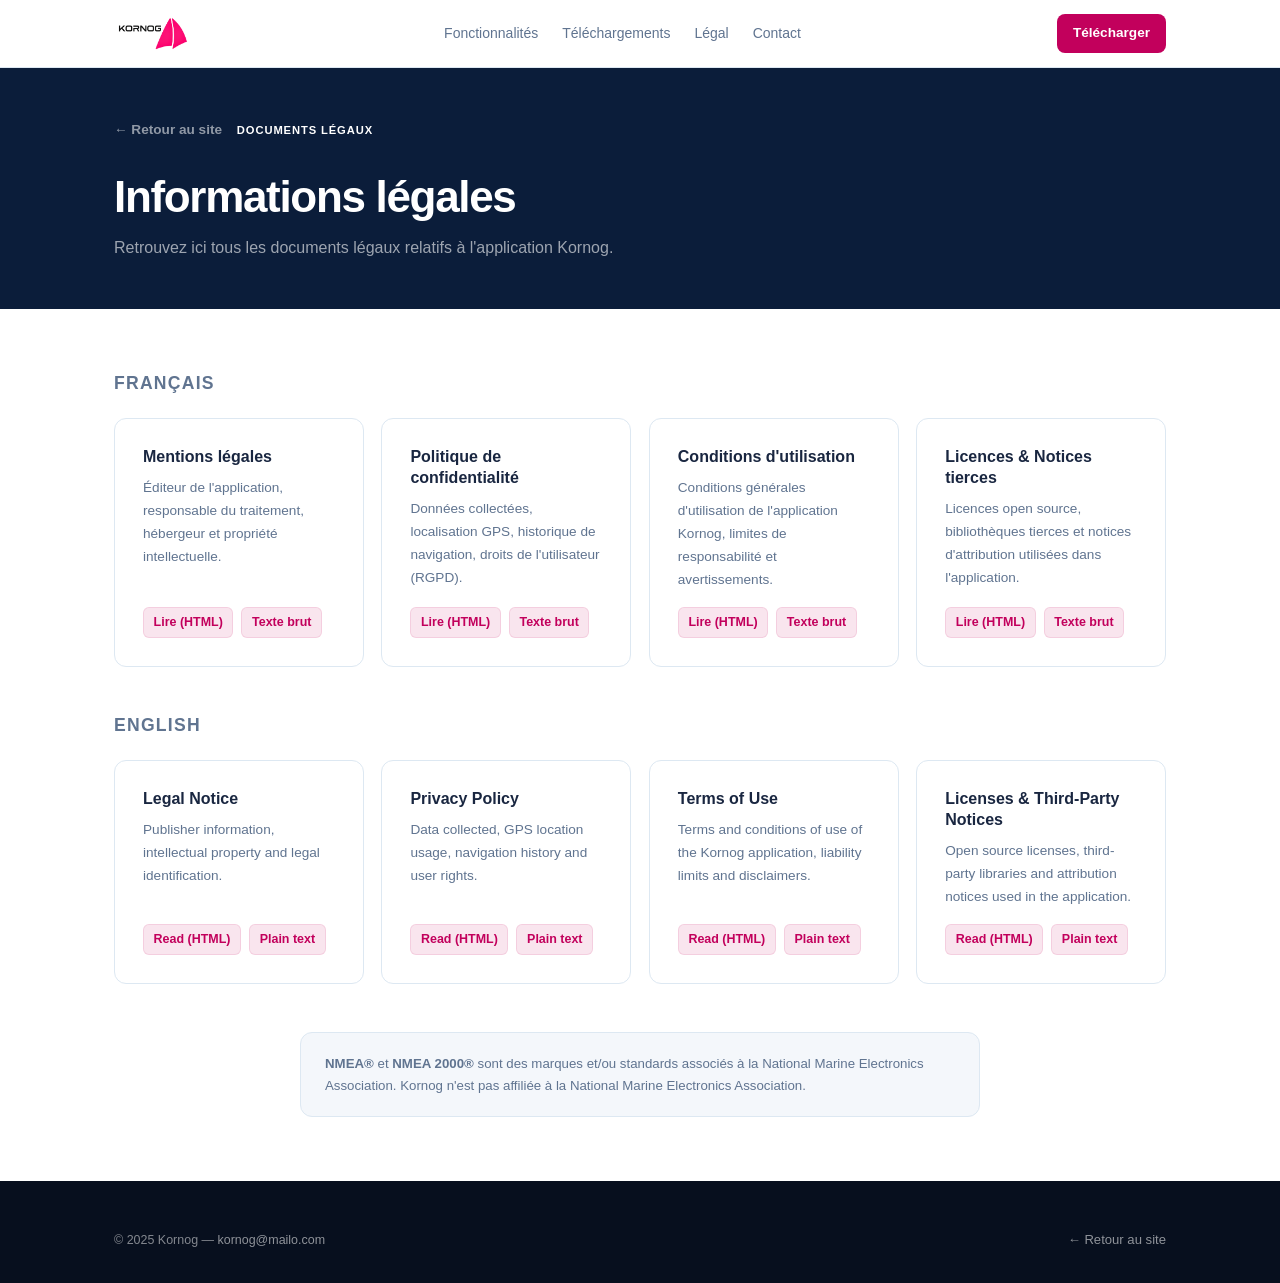
==== commit 9883da6c: "legal.html : fix lien Légal invisible (color:#fff) et suppression onglet Projet résiduel" ====
--- a/legal.html
+++ b/legal.html
@@ -23,8 +23,7 @@
     <nav aria-label="Navigation principale">
       <a href="index.html#fonctionnalites">Fonctionnalités</a>
       <a href="index.html#telechargements">Téléchargements</a>
-      <a href="index.html#projet">Projet</a>
-      <a href="legal.html" style="color:#fff">Légal</a>
+      <a href="legal.html">Légal</a>
       <a href="index.html#contact">Contact</a>
     </nav>
     <div class="header-cta">
@@ -39,7 +38,6 @@
 <div class="mobile-nav" id="mobile-nav">
   <a href="index.html#fonctionnalites">Fonctionnalités</a>
   <a href="index.html#telechargements">Téléchargements</a>
-  <a href="index.html#projet">Projet</a>
   <a href="legal.html">Légal</a>
   <a href="index.html#contact">Contact</a>
   <a href="index.html#telechargements" class="btn btn--primary">Télécharger l'application</a>
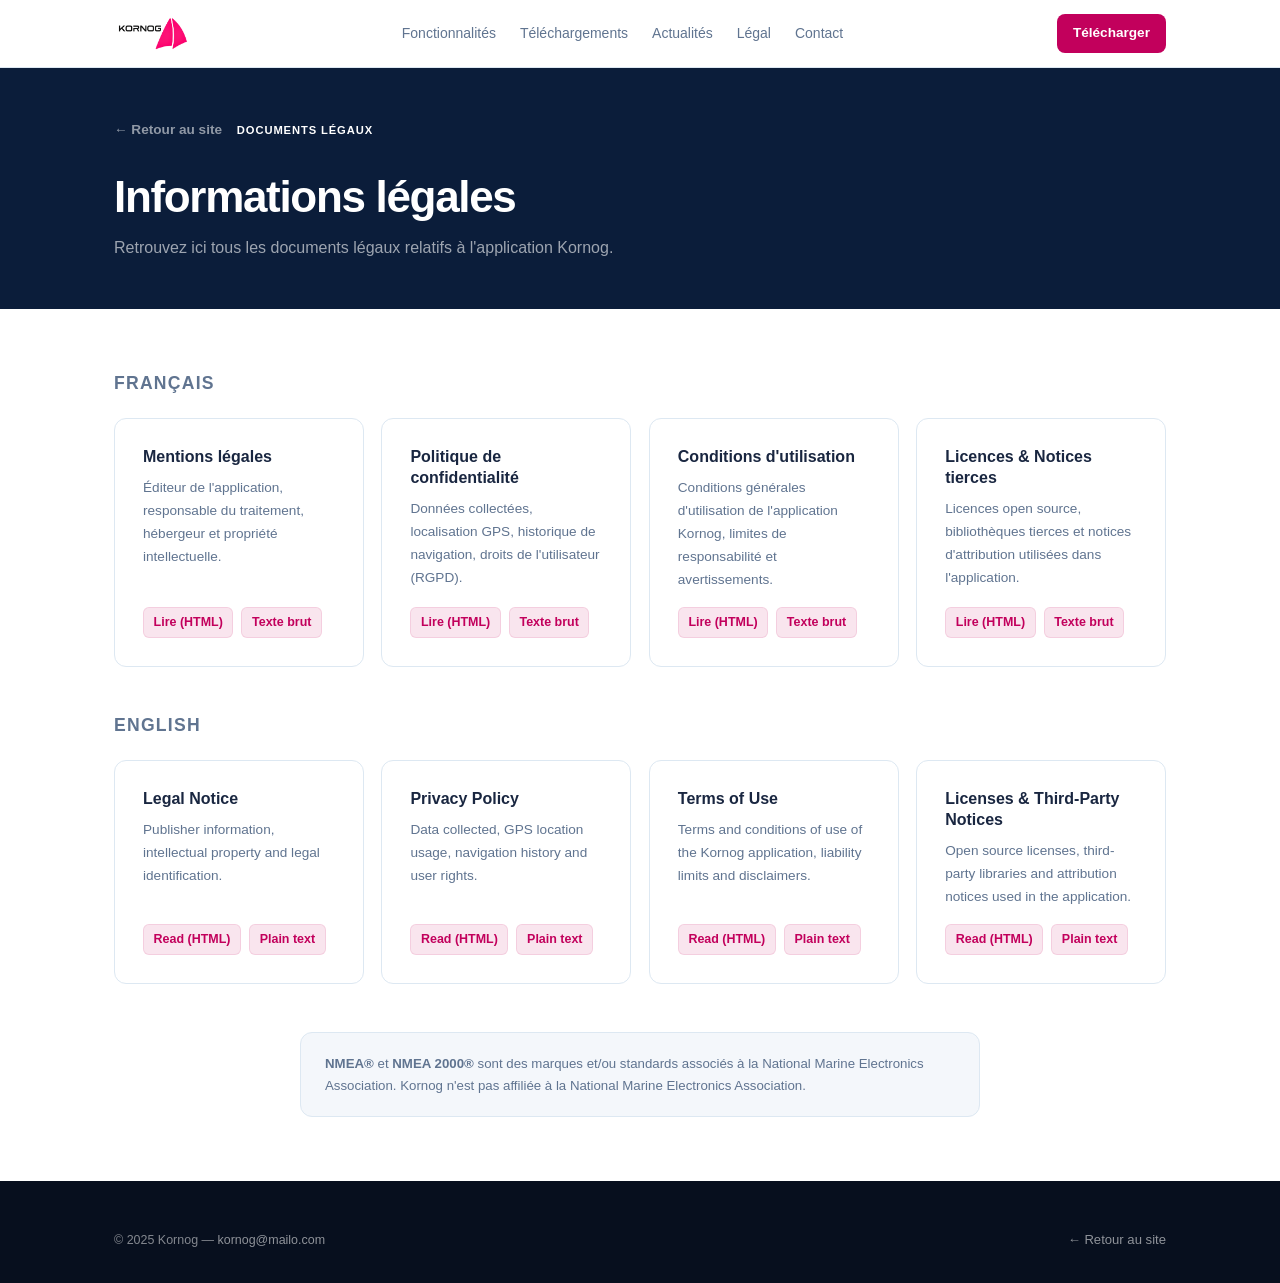
==== commit ff4b8aa3: "Ajout page Actualités avec template d'article ; lien dans toutes les navs" ====
--- a/legal.html
+++ b/legal.html
@@ -23,6 +23,7 @@
     <nav aria-label="Navigation principale">
       <a href="index.html#fonctionnalites">Fonctionnalités</a>
       <a href="index.html#telechargements">Téléchargements</a>
+      <a href="actualites.html">Actualités</a>
       <a href="legal.html">Légal</a>
       <a href="index.html#contact">Contact</a>
     </nav>
@@ -38,6 +39,7 @@
 <div class="mobile-nav" id="mobile-nav">
   <a href="index.html#fonctionnalites">Fonctionnalités</a>
   <a href="index.html#telechargements">Téléchargements</a>
+  <a href="actualites.html">Actualités</a>
   <a href="legal.html">Légal</a>
   <a href="index.html#contact">Contact</a>
   <a href="index.html#telechargements" class="btn btn--primary">Télécharger l'application</a>
--- a/style.css
+++ b/style.css
@@ -253,6 +253,10 @@
 .solution-text p  { color: var(--text-muted); margin-bottom: 1rem; }
 .solution-text .btn { margin-top: .5rem; }
 
+.solution-note {
+  text-align: center; margin-top: 2rem;
+  font-size: .82rem; color: var(--text-muted); font-style: italic;
+}
 .solution-cards { display: grid; grid-template-columns: repeat(2,1fr); gap: .65rem; }
 .solution-card {
   background: var(--white); border: 1px solid var(--border);
@@ -722,6 +726,33 @@
   font-size: .85rem; color: var(--magenta); font-weight: 600; margin-bottom: 2rem;
 }
 .back-link:hover { text-decoration: underline; }
+
+/* ────────────────────────────────────────
+   ACTUALITÉS
+──────────────────────────────────────── */
+.articles-page { padding: 4rem 0 6rem; }
+.article-list  { display: flex; flex-direction: column; gap: 2rem; max-width: 800px; margin: 0 auto; }
+
+.article-card {
+  background: var(--white);
+  border: 1px solid var(--border);
+  border-left: 4px solid var(--magenta);
+  border-radius: 0 var(--radius) var(--radius) 0;
+  padding: 2rem 2.25rem;
+  transition: box-shadow var(--transition);
+}
+.article-card:hover { box-shadow: var(--shadow-md); }
+
+.article-meta  { display: flex; align-items: center; gap: .75rem; margin-bottom: .85rem; }
+.article-date  { font-size: .8rem; color: var(--text-muted); }
+.article-title { font-size: 1.2rem; font-weight: 700; margin-bottom: .75rem; color: var(--text); line-height: 1.4; }
+.article-body  { color: var(--text-muted); line-height: 1.75; font-size: .95rem; }
+.article-body p + p { margin-top: .65rem; }
+
+.no-articles {
+  text-align: center; padding: 4rem 1rem;
+  color: var(--text-muted); font-size: .95rem; font-style: italic;
+}
 
 /* ────────────────────────────────────────
    19. REVEAL AU SCROLL
